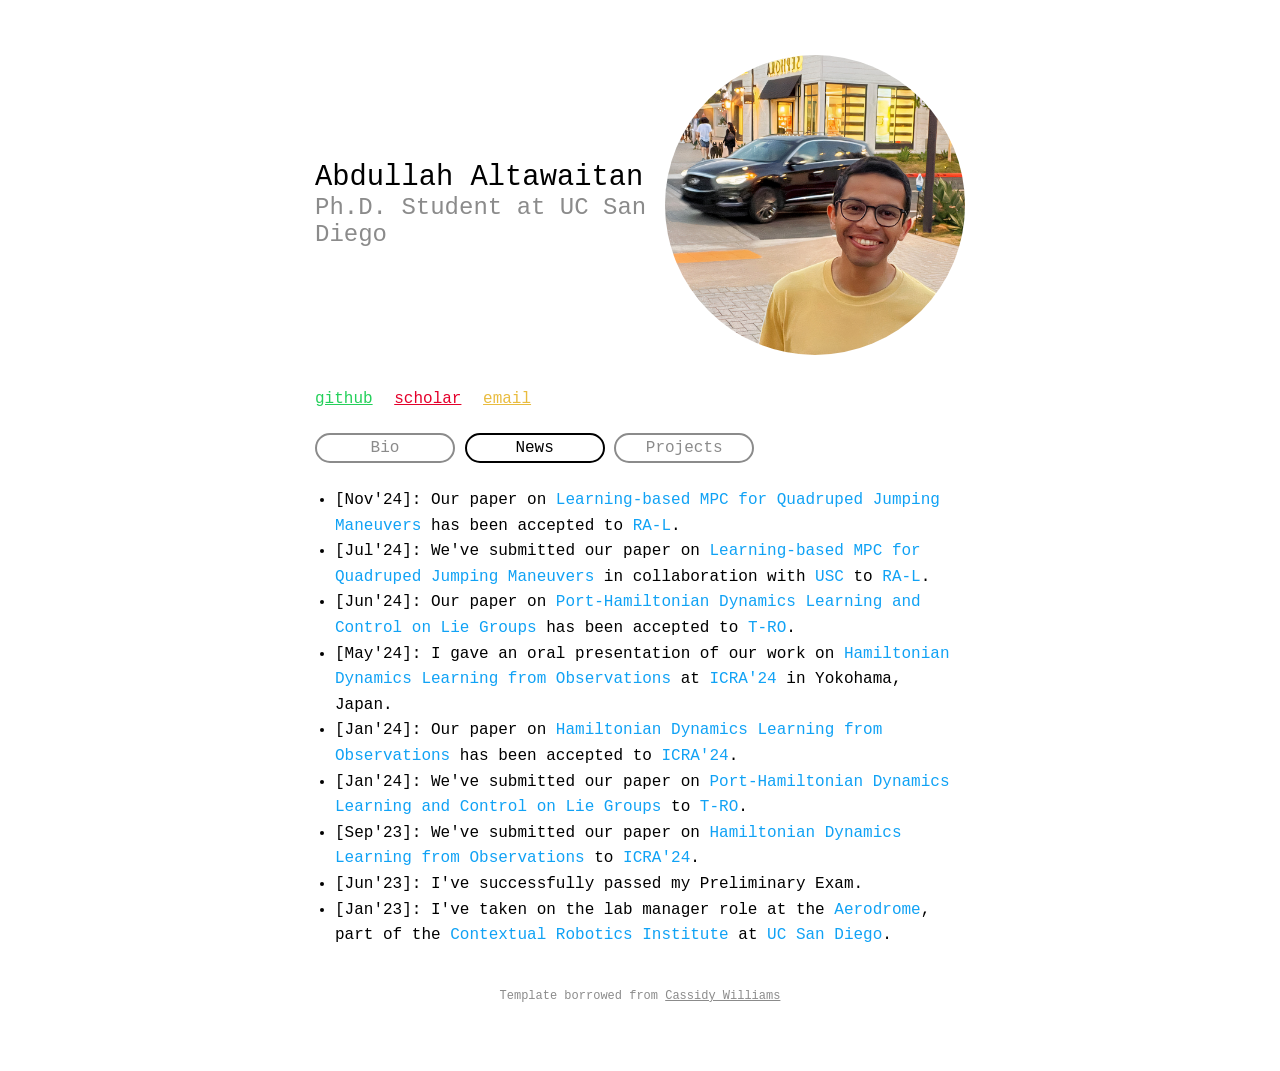
==== docs/index.html @ e1eb3959 "update news" ====
<!DOCTYPE html>
<html lang="en">
<head>
    <meta http-equiv="Content-Type" content="text/html; charset=UTF-8">
    <title>Abdullah Altawaitan</title>
    <meta name="description" content="Abdullah Altawaitan.">

    <!-- Twitter data -->
    <meta name="twitter:card" content="summary">
    <meta name="twitter:title" content="Abdullah Altawaitan">
    <meta name="twitter:description" content="Abdullah Altawaitan, Ph.D. student at UC San Diego.">

    <!-- Open Graph data -->
    <meta property="og:title" content="Abdullah Altawaitan">
    <meta property="og:url" content="https://altwaitan.github.io/">
    <meta property="og:image" content="https://altwaitan.github.io/headshot.png">
    <meta property="og:description" content="Abdullah Altawaitan, Ph.D. student at UC San Diego.">
    <meta property="og:site_name" content="Abdullah Altawaitan">

    <!-- Favicon/theme -->
    <meta name="msapplication-config" content="/img/browserconfig.xml">
    <meta name="theme-color" content="#ffffff">

    <meta name="viewport" content="width=device-width, initial-scale=1, maximum-scale=5">

    <link href="assets" rel="stylesheet">
    <link rel="stylesheet" href="assets/layout.css">
</head>

<body>
    <div class="container">
        <div class="header-section">
            <div class="header-frame">
                <h1>Abdullah Altawaitan</h1>
                <h2>Ph.D. Student at UC San Diego</h2>
            </div>
            <div class="img-frame">
                <img id="propic" src="./assets/face.png" alt="">
            </div>
        </div>
        <div class="links">
            <a href="https://github.com/altwaitan" style="color: #24d05a;">github</a>
            <a href="https://scholar.google.com/citations?user=aXOeE9gAAAAJ&hl=en&oi=ao" style="color: #e4002b;">scholar</a>
            <a href="mailto:aaltawaitan@ucsd.edu" style="color: #e9bc3f;">email</a>
        </div>
		
        <div class="bio-switcher">
            <div class="toggler">
                <button id="short">Bio</button>
                <button id="news" class="show">News</button>
                <button id="projects">Projects</button>
                <!-- <button id="publications">Publications</button> -->
            </div>
            <div class="bio short">
                I'm currently a Ph.D. student in the
                <a href="https://www.ece.ucsd.edu/" style="color: #10A2F5; text-decoration: none;">Department of Electrical and Computer Engineering</a>
                at <a href="https://ucsd.edu/" style="color: #10A2F5; text-decoration: none;">UC San Diego</a>. 
                I'm working under the guidance of my advisor, Prof. <a href="https://natanaso.github.io/" style="color: #10A2F5; text-decoration: none;">Nikolay Atanasov</a>, at the <a href="http://erl.ucsd.edu/" style="color: #10A2F5; text-decoration: none;">Existential Robotics Laboratory</a>. 
                Before embarking on my Ph.D. journey, I worked at <a href="https://www.honeywell.com/" style="color: #10A2F5; text-decoration: none;">Honeywell</a> as a project engineer. I received my B.S. and M.S. degrees in Electrical Engineering from <a href="https://www.asu.edu/" style="color: #10A2F5; text-decoration: none;">Arizona State University</a> in Tempe, Arizona, in 2017 and 2019, respectively.
            </div>
            <div class="bio news show">
                <ul>
                    <li>[Nov'24]: Our paper on <a href="https://arxiv.org/pdf/2407.14749" style="color: #10A2F5; text-decoration: none;">Learning-based MPC for Quadruped Jumping Maneuvers</a> has been accepted to <a href="https://www.ieee-ras.org/publications/ra-l" style="color: #10A2F5; text-decoration: none;">RA-L</a>.</li>
                    <li>[Jul'24]: We've submitted our paper on <a href="https://arxiv.org/pdf/2407.14749" style="color: #10A2F5; text-decoration: none;">Learning-based MPC for Quadruped Jumping Maneuvers</a> in collaboration with <a href="https://sites.usc.edu/quann/" style="color: #10A2F5; text-decoration: none;">USC</a> to <a href="https://www.ieee-ras.org/publications/ra-l" style="color: #10A2F5; text-decoration: none;">RA-L</a>.</li>
                    <li>[Jun'24]: Our paper on <a href="https://thaipduong.github.io/LieGroupHamDL/" style="color: #10A2F5; text-decoration: none;">Port-Hamiltonian Dynamics Learning and Control on Lie Groups</a> has been accepted to <a href="https://www.ieee-ras.org/publications/t-ro" style="color: #10A2F5; text-decoration: none;">T-RO</a>.</li>
                    <li>[May'24]: I gave an oral presentation of our work on <a href="https://altwaitan.github.io/DLFO/" style="color: #10A2F5; text-decoration: none;">Hamiltonian Dynamics Learning from Observations</a> at <a href="https://2024.ieee-icra.org" style="color: #10A2F5; text-decoration: none;">ICRA'24</a> in Yokohama, Japan.</li>
                    <li>[Jan'24]: Our paper on <a href="https://altwaitan.github.io/DLFO/" style="color: #10A2F5; text-decoration: none;">Hamiltonian Dynamics Learning from Observations</a> has been accepted to <a href="https://2024.ieee-icra.org" style="color: #10A2F5; text-decoration: none;">ICRA'24</a>.</li>
                    <li>[Jan'24]: We've submitted our paper on <a href="https://thaipduong.github.io/LieGroupHamDL/" style="color: #10A2F5; text-decoration: none;">Port-Hamiltonian Dynamics Learning and Control on Lie Groups</a> to <a href="https://www.ieee-ras.org/publications/t-ro" style="color: #10A2F5; text-decoration: none;">T-RO</a>.</li>
                    <li>[Sep'23]: We've submitted our paper on <a href="https://altwaitan.github.io/DLFO/" style="color: #10A2F5; text-decoration: none;">Hamiltonian Dynamics Learning from Observations</a> to <a href="https://2024.ieee-icra.org" style="color: #10A2F5; text-decoration: none;">ICRA'24</a>.</li>
					<li>[Jun'23]: I've successfully passed my Preliminary Exam.</li>
					<li>[Jan'23]: I've taken on the lab manager role at the <a href="https://ucsd-aerodrome.github.io/" style="color: #10A2F5; text-decoration: none;">Aerodrome</a>, part of the <a href="https://contextualrobotics.ucsd.edu/" style="color: #10A2F5; text-decoration: none;">Contextual Robotics Institute</a> at <a href="https://ucsd.edu/" style="color: #10A2F5; text-decoration: none;">UC San Diego</a>.</li>
				</ul>
            </div>
            <div class="bio projects">
                <div class="project">
					<div class="project-img">
						<img src="./figures/MPC4Legged.png" alt="Project Image">
					</div>
					<div class="project-details">
						<h3><a href="https://arxiv.org/pdf/2407.14749" style="color: #000;">Variable-Frequency Model Learning and Predictive Control for Jumping Maneuvers on Legged Robots</a></h3>
						<p><a href="https://nguyenvchuong.github.io/" style="color: #10A2F5; text-decoration: none;">Chuong Nguyen</a>, <strong>Abdullah Altawaitan</strong>, <a href="https://thaipduong.github.io/" style="color: #10A2F5; text-decoration: none;">Thai Duong</a>, <a href="https://natanaso.github.io/" style="color: #10A2F5; text-decoration: none;">Nikolay Atanasov</a>, <a href="https://sites.usc.edu/quann/" style="color: #10A2F5; text-decoration: none;">Quan Nguyen</a></p>
						<p><i>Accepted to IEEE Robotics and Automation Letters (RA-L), 2024.</i></p>
						<p><a href="https://arxiv.org/pdf/2407.14749" style="color: #10A2F5;">arXiv</a> / <a href="https://youtu.be/qaXPPGrvVr4" style="color: #10A2F5;">Video</a></p>
					</div>
				</div>
                <div class="project">
					<div class="project-img">
						<img src="./figures/LieGroup.png" alt="Project Image">
					</div>
					<div class="project-details">
						<h3><a href="https://thaipduong.github.io/LieGroupHamDL/" style="color: #000;">Port-Hamiltonian Neural ODE Networks on Lie Groups For Robot Dynamics Learning and Control</a></h3>
						<p><a href="https://thaipduong.github.io/" style="color: #10A2F5; text-decoration: none;">Thai Duong</a>, <strong>Abdullah Altawaitan</strong>, Jason Stanley, <a href="https://natanaso.github.io/" style="color: #10A2F5; text-decoration: none;">Nikolay Atanasov</a></p>
						<p><i>Accepted to IEEE Transactions on Robotics (T-RO), 2024.</i></p>
						<p><a href="https://thaipduong.github.io/LieGroupHamDL/" style="color: #10A2F5;">website</a> / <a href="https://arxiv.org/pdf/2401.09520.pdf" style="color: #10A2F5;">arXiv</a> / <a href="https://youtu.be/p_5nGipiVlw" style="color: #10A2F5;">Video</a></p>
					</div>
				</div>
                <div class="project">
					<div class="project-img">
						<img src="./figures/DLFO.png" alt="Project Image">
					</div>
					<div class="project-details">
						<h3><a href="https://altwaitan.github.io/DLFO/" style="color: #000;">Hamiltonian Dynamics Learning from Point Cloud Observations for Nonholonomic Mobile Robot Control</a></h3>
						<p><strong>Abdullah Altawaitan</strong>, Jason Stanley, Sambaran Ghosal, <a href="https://thaipduong.github.io/" style="color: #10A2F5; text-decoration: none;">Thai Duong</a>, <a href="https://natanaso.github.io/" style="color: #10A2F5; text-decoration: none;">Nikolay Atanasov</a></p>
						<p><i>Accepted to IEEE International Conference on Robotics and Automation (ICRA), 2024.</i></p>
						<p><a href="https://altwaitan.github.io/DLFO/" style="color: #10A2F5;">website</a> / <a href="https://arxiv.org/pdf/2309.09163.pdf" style="color: #10A2F5;">arXiv</a> / <a href="https://youtu.be/CWv_3Zam64o" style="color: #10A2F5;">Video</a></p>
					</div>
				</div>
            </div>
            <!-- <div class="bio publications">
                Nothing yet!
            </div> -->
        </div>
        <p class="template-credit">Template borrowed from <a href="https://cassidoo.co/">Cassidy Williams</a></p>
    </div>
    <script src="assets/script.js"></script>
</body>
</html>
---- docs/assets/layout.css ----
:root {
	--white: #fff;
	--black: #000;
	--gray: #8b8b8b;
	--highlight: #e5ffc3;
	--red: #e4002b;
	--green: #24d05a;
	--blue: #10a2f5;
	--yellow: #e9bc3f;
}

html,
body {
	width: 100%;
	margin: 0;
	padding: 0;
}

body,
button {
	background: var(--white);
	color: var(--black);
	font-family: "Roboto Mono", monospace;
}

::selection {
	background-color: var(--highlight);
	color: var(--black);
}

body.dark-mode,
body.dark-mode button,
body.dark-mode .go-home,
button.dark-mode,
button.dark-mode button {
	background: var(--black);
	color: var(--white);
}

button {
	width: 140px;
	height: 30px;
	border: 2px solid var(--gray);
	border-radius: 15px;
	box-sizing: border-box;
	color: var(--gray);
	font-size: 1rem;
	overflow: auto;
	transition: 0.4s ease all;
}
button:hover {
	background: rgba(150, 151, 156, 0.1);
	cursor: pointer;
}

.container {
	margin: 50px auto;
	padding: 5px;
	max-width: 650px;
}
@media (max-width: 600px) {
	.container {
		padding: 20px;
	}
}

.header-section {
	display: flex;
	align-items: center;
	justify-content: center;
	flex-wrap: wrap;
}

.header-frame {
	max-width: 350px;
}

.go-home {
	position: fixed;
	top: 5px;
	left: 20px;
	padding: 5px 5px 5px 0;
	background: var(--white);
	box-sizing: border-box;
}

.dark-mode-toggler {
	position: fixed;
	top: 5px;
	right: 20px;
}
.dark-mode-toggler label {
	position: relative;
}
.dark-mode-toggler input[type="checkbox"] {
	display: none;
}
.dark-mode-toggler input[type="checkbox"] + label::before {
	content: "";
	display: block;
	height: 26px;
	width: 60px;
	background: var(--white);
	border: 2px solid var(--gray);
	border-radius: 15px;
	position: absolute;
	top: 0px;
	left: -65px;
}
.dark-mode-toggler input[type="checkbox"] + label::after {
	content: "";
	display: block;
	height: 20px;
	width: 20px;
	background: var(--gray);
	border: 2px solid var(--white);
	border-radius: 50%;
	position: absolute;
	top: 3px;
	left: -62px;
	transition: all 0.4s ease-in;
}
.dark-mode-toggler input[type="checkbox"]:checked + label::before {
	background: var(--black);
	border: 2px solid var(--white);
}
.dark-mode-toggler input[type="checkbox"]:checked + label::after {
	left: -28px;
	background: var(--black);
	border: 2px solid var(--white);
	transition: all 0.4s ease-in;
}

h1 {
	font-weight: 400;
	margin: 0;
    font-size: 1.8rem;
}

h2 {
	color: var(--gray);
	font-weight: 300;
	margin: 0 0 0.5em 0;
}

a {
	color: var(--gray);
}
a:hover {
	font-weight: bold;
}

table {
	margin: 20px auto;
	border-collapse: collapse;
}

thead tr {
	border-bottom: 3px solid var(--black);
}

tbody tr:not(:last-child) {
	border-bottom: 2px solid var(--gray);
}

tr td:nth-child(1) {
	padding: 20px;
	padding-left: 0;
	font-weight: bold;
}

tr td:nth-child(2) {
	text-align: right;
}

br {
	display: block;
	content: "";
	margin-bottom: 15px;
}

.img-frame {
	position: relative;
	width: 300px;
	height: 300px;
	margin: 0 0 10px 0;
	border-radius: 50%;
	overflow: hidden;
}
.img-frame img {
	position: absolute;
	top: 50%;
	left: 50%;
	-webkit-transform: translate(-50%, -50%);
	transform: translate(-50%, -50%);
	height: 100%;
}

.links {
	margin: 25px 0;
}
.links a:not(:last-child) {
	padding: 0 12px 0 0;
}

.newsletter-blurb {
	margin: 30px 0;
	line-height: 1.6;
}

.newsletter-blurb span {
	color: var(--black);
}

.newsletter-blurb span.green {
	color: var(--green);
}

.newsletter-blurb span.blue {
	color: var(--blue);
}

.newsletter-blurb span.yellow {
	color: var(--yellow);
}

.newsletter-blurb .issue-links {
	text-align: center;
}

.sneaky-sponsor {
	color: var(--gray);
}

@media (max-width: 600px) {
	.links {
		text-align: center;
	}
}

.toggler {
	margin: 25px 0;
}
.toggler .show {
	border-color: var(--black);
	color: var(--black);
}
@media (max-width: 600px) {
	.toggler {
		text-align: center;
	}
	.toggler button {
		margin: 5px;
	}
}

.bio {
	display: none;
	line-height: 1.6;
}
.bio.show {
	display: block;
}

.bio.news ul {
    margin: 0;
    padding-left: 20px;  /* Adjust as per your design needs */
}

.template-credit {
    margin-left: auto;
    margin-right: auto;
    width: fit-content;
    font-size: 12px;
    z-index: 1000;
    color: var(--gray);
	margin-top: 40px;
    text-align: center;
}

.template-credit a {
    color: var(--gray);
    text-decoration: underline;
}

.template-credit a:hover {
    color: var(--black);
    font-weight: bold;
}


.bio.projects {
    padding: 10px 0;
}

.project {
    display: flex;
    align-items: start; 
    margin-bottom: 20px; 
    font-size: 0.8em;  /* Adjust this value to make the text larger or smaller */
}

.project-img img {
    width: 200px;
    height: 200px;
    margin-right: 20px;
}

.project-details h3 {
    margin-top: 0; 
    font-size: 1.2em; /* Adjust the size for the title, if desired */
}

.project-details p {
    margin: 5px 0; 
}
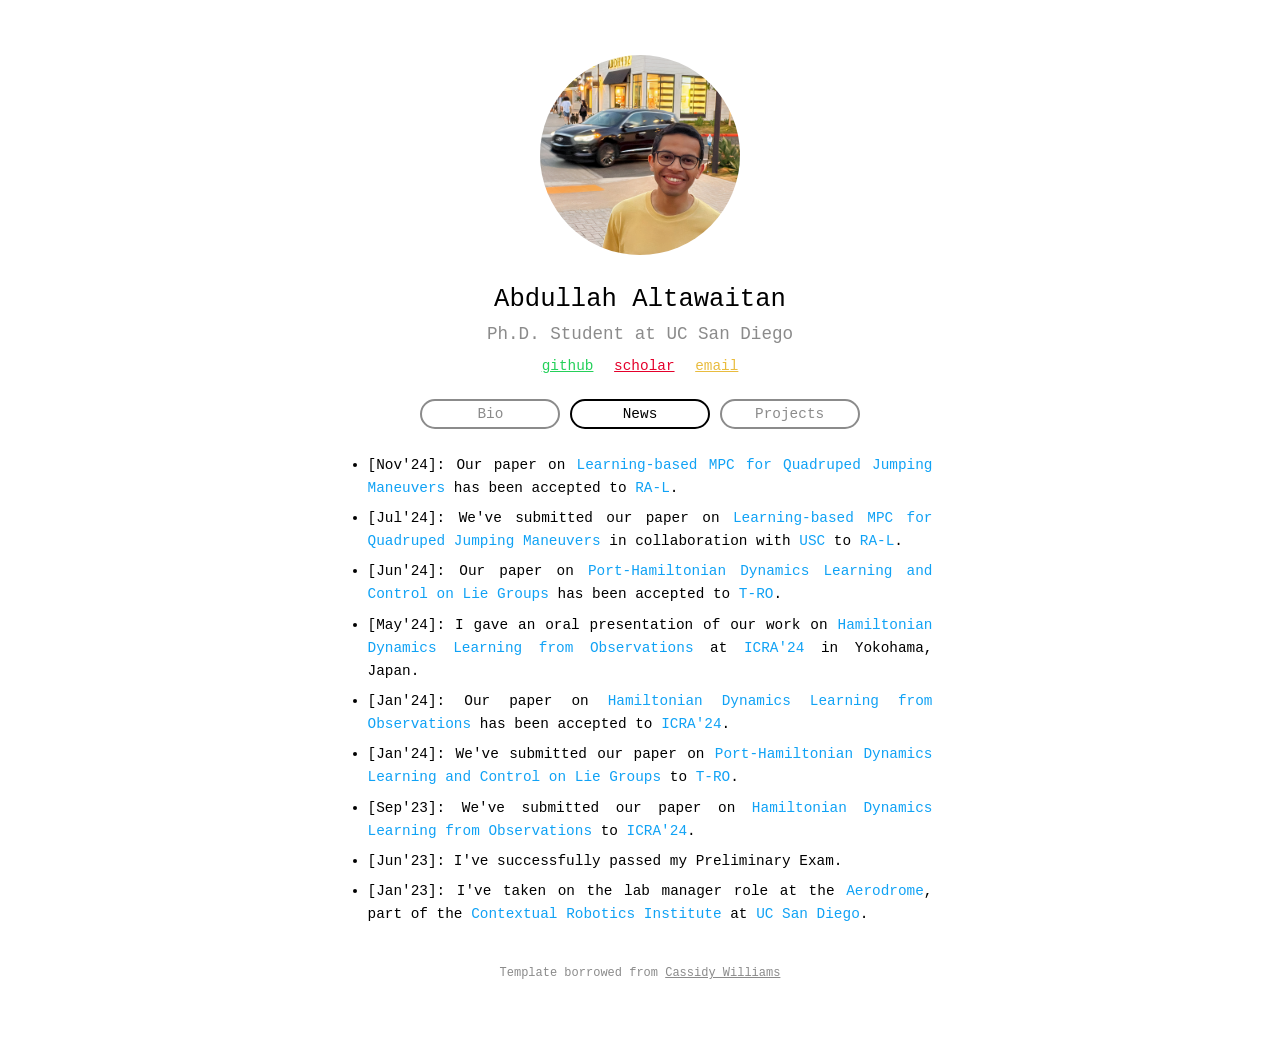
==== commit 0d605a3e: "style updates" ====
--- a/docs/index.html
+++ b/docs/index.html
@@ -30,12 +30,12 @@
 <body>
     <div class="container">
         <div class="header-section">
+            <div class="img-frame">
+                <img id="propic" src="./assets/face.png" alt="">
+            </div>
             <div class="header-frame">
                 <h1>Abdullah Altawaitan</h1>
-                <h2>Ph.D. Student at UC San Diego</h2>
-            </div>
-            <div class="img-frame">
-                <img id="propic" src="./assets/face.png" alt="">
+                <h2 style="color: var(--gray);">Ph.D. Student at UC San Diego</h2>
             </div>
         </div>
         <div class="links">
@@ -52,57 +52,57 @@
                 <!-- <button id="publications">Publications</button> -->
             </div>
             <div class="bio short">
-                I'm currently a Ph.D. student in the
+                <h3>I'm currently a Ph.D. student in the
                 <a href="https://www.ece.ucsd.edu/" style="color: #10A2F5; text-decoration: none;">Department of Electrical and Computer Engineering</a>
                 at <a href="https://ucsd.edu/" style="color: #10A2F5; text-decoration: none;">UC San Diego</a>. 
                 I'm working under the guidance of my advisor, Prof. <a href="https://natanaso.github.io/" style="color: #10A2F5; text-decoration: none;">Nikolay Atanasov</a>, at the <a href="http://erl.ucsd.edu/" style="color: #10A2F5; text-decoration: none;">Existential Robotics Laboratory</a>. 
-                Before embarking on my Ph.D. journey, I worked at <a href="https://www.honeywell.com/" style="color: #10A2F5; text-decoration: none;">Honeywell</a> as a project engineer. I received my B.S. and M.S. degrees in Electrical Engineering from <a href="https://www.asu.edu/" style="color: #10A2F5; text-decoration: none;">Arizona State University</a> in Tempe, Arizona, in 2017 and 2019, respectively.
+                Before embarking on my Ph.D. journey, I worked at <a href="https://www.honeywell.com/" style="color: #10A2F5; text-decoration: none;">Honeywell</a> as a project engineer. I received my B.S. and M.S. degrees in Electrical Engineering from <a href="https://www.asu.edu/" style="color: #10A2F5; text-decoration: none;">Arizona State University</a> in Tempe, Arizona, in 2017 and 2019, respectively.</h3>
             </div>
             <div class="bio news show">
                 <ul>
-                    <li>[Nov'24]: Our paper on <a href="https://arxiv.org/pdf/2407.14749" style="color: #10A2F5; text-decoration: none;">Learning-based MPC for Quadruped Jumping Maneuvers</a> has been accepted to <a href="https://www.ieee-ras.org/publications/ra-l" style="color: #10A2F5; text-decoration: none;">RA-L</a>.</li>
-                    <li>[Jul'24]: We've submitted our paper on <a href="https://arxiv.org/pdf/2407.14749" style="color: #10A2F5; text-decoration: none;">Learning-based MPC for Quadruped Jumping Maneuvers</a> in collaboration with <a href="https://sites.usc.edu/quann/" style="color: #10A2F5; text-decoration: none;">USC</a> to <a href="https://www.ieee-ras.org/publications/ra-l" style="color: #10A2F5; text-decoration: none;">RA-L</a>.</li>
-                    <li>[Jun'24]: Our paper on <a href="https://thaipduong.github.io/LieGroupHamDL/" style="color: #10A2F5; text-decoration: none;">Port-Hamiltonian Dynamics Learning and Control on Lie Groups</a> has been accepted to <a href="https://www.ieee-ras.org/publications/t-ro" style="color: #10A2F5; text-decoration: none;">T-RO</a>.</li>
-                    <li>[May'24]: I gave an oral presentation of our work on <a href="https://altwaitan.github.io/DLFO/" style="color: #10A2F5; text-decoration: none;">Hamiltonian Dynamics Learning from Observations</a> at <a href="https://2024.ieee-icra.org" style="color: #10A2F5; text-decoration: none;">ICRA'24</a> in Yokohama, Japan.</li>
-                    <li>[Jan'24]: Our paper on <a href="https://altwaitan.github.io/DLFO/" style="color: #10A2F5; text-decoration: none;">Hamiltonian Dynamics Learning from Observations</a> has been accepted to <a href="https://2024.ieee-icra.org" style="color: #10A2F5; text-decoration: none;">ICRA'24</a>.</li>
-                    <li>[Jan'24]: We've submitted our paper on <a href="https://thaipduong.github.io/LieGroupHamDL/" style="color: #10A2F5; text-decoration: none;">Port-Hamiltonian Dynamics Learning and Control on Lie Groups</a> to <a href="https://www.ieee-ras.org/publications/t-ro" style="color: #10A2F5; text-decoration: none;">T-RO</a>.</li>
-                    <li>[Sep'23]: We've submitted our paper on <a href="https://altwaitan.github.io/DLFO/" style="color: #10A2F5; text-decoration: none;">Hamiltonian Dynamics Learning from Observations</a> to <a href="https://2024.ieee-icra.org" style="color: #10A2F5; text-decoration: none;">ICRA'24</a>.</li>
-					<li>[Jun'23]: I've successfully passed my Preliminary Exam.</li>
-					<li>[Jan'23]: I've taken on the lab manager role at the <a href="https://ucsd-aerodrome.github.io/" style="color: #10A2F5; text-decoration: none;">Aerodrome</a>, part of the <a href="https://contextualrobotics.ucsd.edu/" style="color: #10A2F5; text-decoration: none;">Contextual Robotics Institute</a> at <a href="https://ucsd.edu/" style="color: #10A2F5; text-decoration: none;">UC San Diego</a>.</li>
+                    <h3><li>[Nov'24]: Our paper on <a href="https://arxiv.org/pdf/2407.14749" style="color: #10A2F5; text-decoration: none;">Learning-based MPC for Quadruped Jumping Maneuvers</a> has been accepted to <a href="https://www.ieee-ras.org/publications/ra-l" style="color: #10A2F5; text-decoration: none;">RA-L</a>.</li></h3>
+                    <h3><li>[Jul'24]: We've submitted our paper on <a href="https://arxiv.org/pdf/2407.14749" style="color: #10A2F5; text-decoration: none;">Learning-based MPC for Quadruped Jumping Maneuvers</a> in collaboration with <a href="https://sites.usc.edu/quann/" style="color: #10A2F5; text-decoration: none;">USC</a> to <a href="https://www.ieee-ras.org/publications/ra-l" style="color: #10A2F5; text-decoration: none;">RA-L</a>.</li></h3>
+                    <h3><li>[Jun'24]: Our paper on <a href="https://thaipduong.github.io/LieGroupHamDL/" style="color: #10A2F5; text-decoration: none;">Port-Hamiltonian Dynamics Learning and Control on Lie Groups</a> has been accepted to <a href="https://www.ieee-ras.org/publications/t-ro" style="color: #10A2F5; text-decoration: none;">T-RO</a>.</li></h3>
+                    <h3><li>[May'24]: I gave an oral presentation of our work on <a href="https://altwaitan.github.io/DLFO/" style="color: #10A2F5; text-decoration: none;">Hamiltonian Dynamics Learning from Observations</a> at <a href="https://2024.ieee-icra.org" style="color: #10A2F5; text-decoration: none;">ICRA'24</a> in Yokohama, Japan.</li></h3>
+                    <h3><li>[Jan'24]: Our paper on <a href="https://altwaitan.github.io/DLFO/" style="color: #10A2F5; text-decoration: none;">Hamiltonian Dynamics Learning from Observations</a> has been accepted to <a href="https://2024.ieee-icra.org" style="color: #10A2F5; text-decoration: none;">ICRA'24</a>.</li></h3>
+                    <h3><li>[Jan'24]: We've submitted our paper on <a href="https://thaipduong.github.io/LieGroupHamDL/" style="color: #10A2F5; text-decoration: none;">Port-Hamiltonian Dynamics Learning and Control on Lie Groups</a> to <a href="https://www.ieee-ras.org/publications/t-ro" style="color: #10A2F5; text-decoration: none;">T-RO</a>.</li></h3>
+                    <h3><li>[Sep'23]: We've submitted our paper on <a href="https://altwaitan.github.io/DLFO/" style="color: #10A2F5; text-decoration: none;">Hamiltonian Dynamics Learning from Observations</a> to <a href="https://2024.ieee-icra.org" style="color: #10A2F5; text-decoration: none;">ICRA'24</a>.</li></h3>
+					<h3><li>[Jun'23]: I've successfully passed my Preliminary Exam.</li></h3>
+					<h3><li>[Jan'23]: I've taken on the lab manager role at the <a href="https://ucsd-aerodrome.github.io/" style="color: #10A2F5; text-decoration: none;">Aerodrome</a>, part of the <a href="https://contextualrobotics.ucsd.edu/" style="color: #10A2F5; text-decoration: none;">Contextual Robotics Institute</a> at <a href="https://ucsd.edu/" style="color: #10A2F5; text-decoration: none;">UC San Diego</a>.</li></h3>
 				</ul>
             </div>
             <div class="bio projects">
                 <div class="project">
 					<div class="project-img">
-						<img src="./figures/MPC4Legged.png" alt="Project Image">
+						<img src="./figures/MPC4Legged.gif" alt="Project Image">
 					</div>
 					<div class="project-details">
-						<h3><a href="https://arxiv.org/pdf/2407.14749" style="color: #000;">Variable-Frequency Model Learning and Predictive Control for Jumping Maneuvers on Legged Robots</a></h3>
-						<p><a href="https://nguyenvchuong.github.io/" style="color: #10A2F5; text-decoration: none;">Chuong Nguyen</a>, <strong>Abdullah Altawaitan</strong>, <a href="https://thaipduong.github.io/" style="color: #10A2F5; text-decoration: none;">Thai Duong</a>, <a href="https://natanaso.github.io/" style="color: #10A2F5; text-decoration: none;">Nikolay Atanasov</a>, <a href="https://sites.usc.edu/quann/" style="color: #10A2F5; text-decoration: none;">Quan Nguyen</a></p>
-						<p><i>Accepted to IEEE Robotics and Automation Letters (RA-L), 2024.</i></p>
-						<p><a href="https://arxiv.org/pdf/2407.14749" style="color: #10A2F5;">arXiv</a> / <a href="https://youtu.be/qaXPPGrvVr4" style="color: #10A2F5;">Video</a></p>
+						<h3><a href="https://arxiv.org/pdf/2407.14749" style="color: #000; text-decoration: none;">Variable-Frequency Model Learning and Predictive Control for Jumping Maneuvers on Legged Robots</a></h3>
+						<h4><a href="https://nguyenvchuong.github.io/" style="color: #10A2F5; text-decoration: none;">Chuong Nguyen</a>, <strong>Abdullah Altawaitan</strong>, <a href="https://thaipduong.github.io/" style="color: #10A2F5; text-decoration: none;">Thai Duong</a>, <a href="https://natanaso.github.io/" style="color: #10A2F5; text-decoration: none;">Nikolay Atanasov</a>, <a href="https://sites.usc.edu/quann/" style="color: #10A2F5; text-decoration: none;">Quan Nguyen</a></h4>
+						<h4><i>IEEE Robotics and Automation Letters (RA-L), 2024.</i></h4>
+						<h4><a href="https://arxiv.org/pdf/2407.14749" style="color: #10A2F5;">arXiv</a> / <a href="https://youtu.be/qaXPPGrvVr4" style="color: #10A2F5;">Video</a></h4>
 					</div>
 				</div>
                 <div class="project">
 					<div class="project-img">
-						<img src="./figures/LieGroup.png" alt="Project Image">
+						<img src="./figures/LieGroup.gif" alt="Project Image">
 					</div>
 					<div class="project-details">
-						<h3><a href="https://thaipduong.github.io/LieGroupHamDL/" style="color: #000;">Port-Hamiltonian Neural ODE Networks on Lie Groups For Robot Dynamics Learning and Control</a></h3>
-						<p><a href="https://thaipduong.github.io/" style="color: #10A2F5; text-decoration: none;">Thai Duong</a>, <strong>Abdullah Altawaitan</strong>, Jason Stanley, <a href="https://natanaso.github.io/" style="color: #10A2F5; text-decoration: none;">Nikolay Atanasov</a></p>
-						<p><i>Accepted to IEEE Transactions on Robotics (T-RO), 2024.</i></p>
-						<p><a href="https://thaipduong.github.io/LieGroupHamDL/" style="color: #10A2F5;">website</a> / <a href="https://arxiv.org/pdf/2401.09520.pdf" style="color: #10A2F5;">arXiv</a> / <a href="https://youtu.be/p_5nGipiVlw" style="color: #10A2F5;">Video</a></p>
+						<h3><a href="https://thaipduong.github.io/LieGroupHamDL/" style="color: #000; text-decoration: none;">Port-Hamiltonian Neural ODE Networks on Lie Groups For Robot Dynamics Learning and Control</a></h3>
+						<h4><a href="https://thaipduong.github.io/" style="color: #10A2F5; text-decoration: none;">Thai Duong</a>, <strong>Abdullah Altawaitan</strong>, Jason Stanley, <a href="https://natanaso.github.io/" style="color: #10A2F5; text-decoration: none;">Nikolay Atanasov</a></h4>
+                        <h4><i>IEEE Transactions on Robotics (T-RO), 2024. <span style="color: var(--red);">Honorable Mention for Best Paper Award</span>.</i></h4>
+						<h4><a href="https://thaipduong.github.io/LieGroupHamDL/" style="color: #10A2F5;">website</a> / <a href="https://arxiv.org/pdf/2401.09520.pdf" style="color: #10A2F5;">arXiv</a> / <a href="https://youtu.be/p_5nGipiVlw" style="color: #10A2F5;">Video</a></h4>
 					</div>
 				</div>
                 <div class="project">
 					<div class="project-img">
-						<img src="./figures/DLFO.png" alt="Project Image">
+						<img src="./figures/DLFO.gif" alt="Project Image">
 					</div>
 					<div class="project-details">
-						<h3><a href="https://altwaitan.github.io/DLFO/" style="color: #000;">Hamiltonian Dynamics Learning from Point Cloud Observations for Nonholonomic Mobile Robot Control</a></h3>
-						<p><strong>Abdullah Altawaitan</strong>, Jason Stanley, Sambaran Ghosal, <a href="https://thaipduong.github.io/" style="color: #10A2F5; text-decoration: none;">Thai Duong</a>, <a href="https://natanaso.github.io/" style="color: #10A2F5; text-decoration: none;">Nikolay Atanasov</a></p>
-						<p><i>Accepted to IEEE International Conference on Robotics and Automation (ICRA), 2024.</i></p>
-						<p><a href="https://altwaitan.github.io/DLFO/" style="color: #10A2F5;">website</a> / <a href="https://arxiv.org/pdf/2309.09163.pdf" style="color: #10A2F5;">arXiv</a> / <a href="https://youtu.be/CWv_3Zam64o" style="color: #10A2F5;">Video</a></p>
+						<h3><a href="https://altwaitan.github.io/DLFO/" style="color: #000; text-decoration: none;">Hamiltonian Dynamics Learning from Point Cloud Observations for Nonholonomic Mobile Robot Control</a></h3>
+						<h4><strong>Abdullah Altawaitan</strong>, Jason Stanley, Sambaran Ghosal, <a href="https://thaipduong.github.io/" style="color: #10A2F5; text-decoration: none;">Thai Duong</a>, <a href="https://natanaso.github.io/" style="color: #10A2F5; text-decoration: none;">Nikolay Atanasov</a></h4>
+						<h4><i>IEEE International Conference on Robotics and Automation (ICRA), 2024.</i></h4>
+						<h4><a href="https://altwaitan.github.io/DLFO/" style="color: #10A2F5;">website</a> / <a href="https://arxiv.org/pdf/2309.09163.pdf" style="color: #10A2F5;">arXiv</a> / <a href="https://youtu.be/CWv_3Zam64o" style="color: #10A2F5;">Video</a></h4>
 					</div>
 				</div>
             </div>
--- a/docs/assets/layout.css
+++ b/docs/assets/layout.css
@@ -7,6 +7,10 @@
 	--green: #24d05a;
 	--blue: #10a2f5;
 	--yellow: #e9bc3f;
+	--h1-size: 1.6rem;
+	--h2-size: 1.1rem;
+	--h3-size: 0.9rem;
+	--h4-size: 0.75rem;
 }
 
 html,
@@ -44,7 +48,7 @@
 	border-radius: 15px;
 	box-sizing: border-box;
 	color: var(--gray);
-	font-size: 1rem;
+	font-size: var(--h3-size);
 	overflow: auto;
 	transition: 0.4s ease all;
 }
@@ -66,6 +70,7 @@
 
 .header-section {
 	display: flex;
+	flex-direction: column;
 	align-items: center;
 	justify-content: center;
 	flex-wrap: wrap;
@@ -73,6 +78,8 @@
 
 .header-frame {
 	max-width: 350px;
+	text-align: center;
+	margin-top: 20px;
 }
 
 .go-home {
@@ -132,15 +139,27 @@
 }
 
 h1 {
-	font-weight: 400;
-	margin: 0;
-    font-size: 1.8rem;
+    font-weight: 400;
+    margin: 0 0 10px 0;
+    font-size: var(--h1-size);
 }
 
 h2 {
-	color: var(--gray);
-	font-weight: 300;
-	margin: 0 0 0.5em 0;
+    font-weight: 300;
+    margin: 0 0 0.5em 0;
+	font-size: var(--h2-size);
+}
+
+h3 {
+    font-weight: 400;
+    margin: 0.5em 0;
+	font-size: var(--h3-size);
+}
+
+h4 {
+    font-weight: 400;
+    margin: 0.5em 0;
+	font-size: var(--h4-size);
 }
 
 a {
@@ -181,8 +200,8 @@
 
 .img-frame {
 	position: relative;
-	width: 300px;
-	height: 300px;
+	width: 200px;
+	height: 200px;
 	margin: 0 0 10px 0;
 	border-radius: 50%;
 	overflow: hidden;
@@ -197,7 +216,9 @@
 }
 
 .links {
-	margin: 25px 0;
+	margin: 5px 0;
+	text-align: center;
+	font-size: var(--h3-size);
 }
 .links a:not(:last-child) {
 	padding: 0 12px 0 0;
@@ -240,6 +261,7 @@
 
 .toggler {
 	margin: 25px 0;
+	text-align: center;
 }
 .toggler .show {
 	border-color: var(--black);
@@ -260,6 +282,24 @@
 }
 .bio.show {
 	display: block;
+}
+
+.bio.short {
+	max-width: 90%; 
+	margin: 0 auto;
+	text-align: justify;
+	text-justify: inter-word;
+}
+.bio.news {
+	max-width: 90%;  
+	margin: 0 auto;
+	text-align: justify;
+	text-justify: inter-word;
+}
+
+.bio.projects {
+	max-width: 90%;  
+	margin: 0 auto;
 }
 
 .bio.news ul {
@@ -288,7 +328,6 @@
     font-weight: bold;
 }
 
-
 .bio.projects {
     padding: 10px 0;
 }
@@ -297,24 +336,41 @@
     display: flex;
     align-items: start; 
     margin-bottom: 20px; 
-    font-size: 0.8em;  /* Adjust this value to make the text larger or smaller */
+    padding: 1.0rem;
+    border-radius: 15px;
+    background: #FCFCFC;
+	border: 1px solid var(--gray);
+}
+
+.project-img {
+    margin-right: 20px;
 }
 
 .project-img img {
     width: 200px;
     height: 200px;
-    margin-right: 20px;
 }
 
 .project-details h3 {
     margin-top: 0; 
-    font-size: 1.2em; /* Adjust the size for the title, if desired */
 }
 
 .project-details p {
-    margin: 5px 0; 
-}
-
-
-
-
+    margin: 1px 0;
+}
+
+@media (max-width: 600px) {
+    .project {
+        flex-direction: column;
+        gap: 1rem;
+        padding: 1.5rem;
+    }
+
+    .project-img {
+        flex: 0 0 auto;
+    }
+}
+
+
+
+
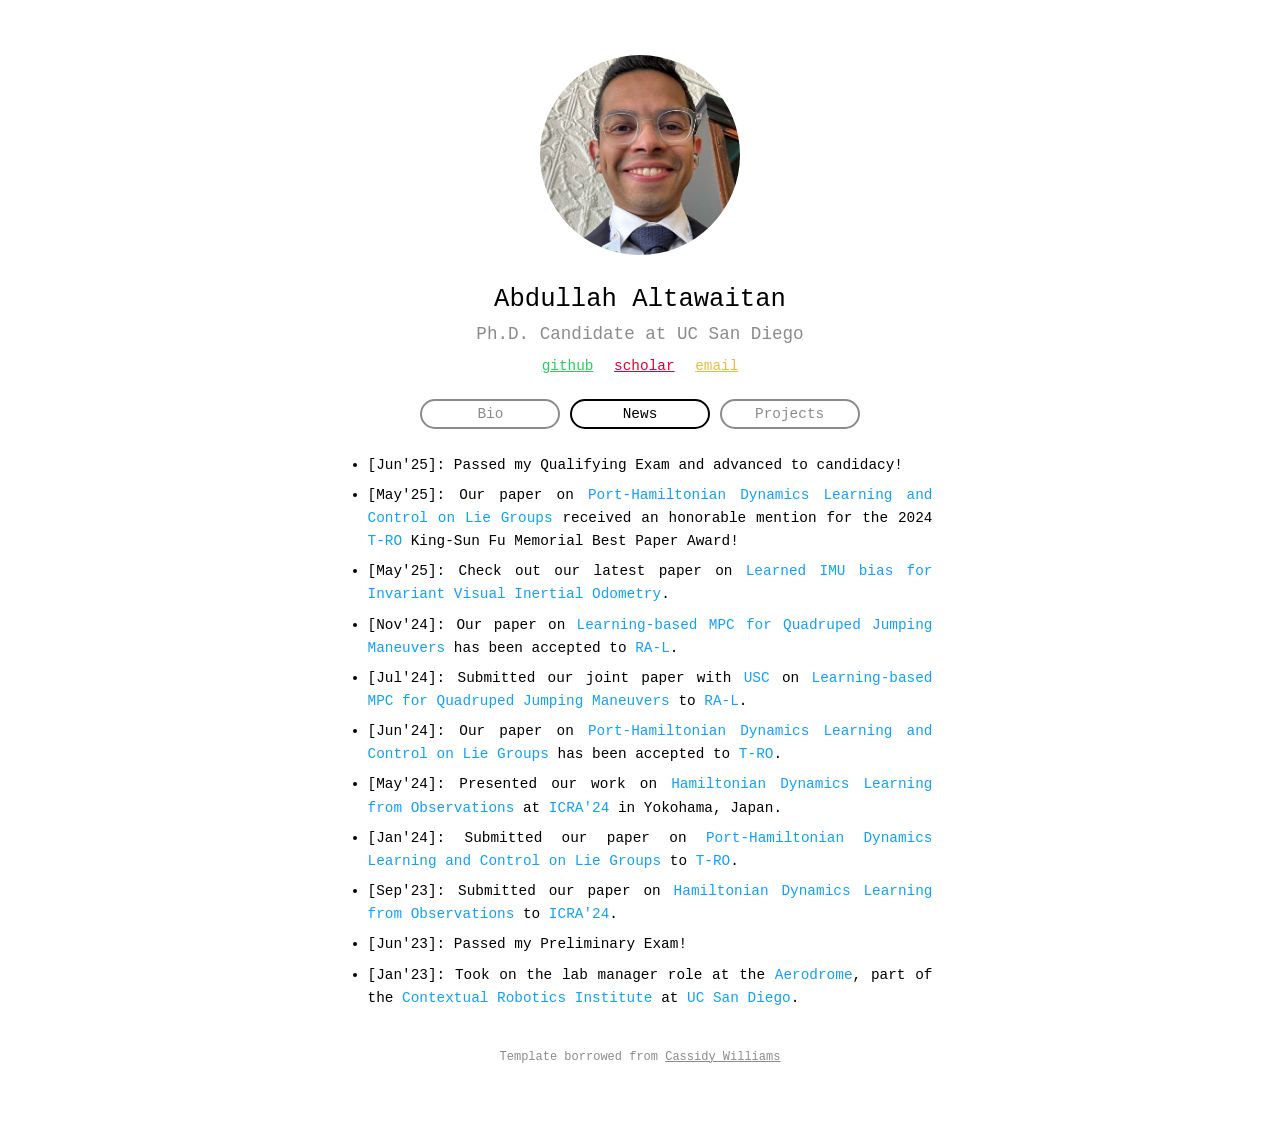
==== commit 37d9094c: "updating news" ====
--- a/docs/index.html
+++ b/docs/index.html
@@ -8,13 +8,13 @@
     <!-- Twitter data -->
     <meta name="twitter:card" content="summary">
     <meta name="twitter:title" content="Abdullah Altawaitan">
-    <meta name="twitter:description" content="Abdullah Altawaitan, Ph.D. student at UC San Diego.">
+    <meta name="twitter:description" content="Abdullah Altawaitan, Ph.D. candidate at UC San Diego.">
 
     <!-- Open Graph data -->
     <meta property="og:title" content="Abdullah Altawaitan">
     <meta property="og:url" content="https://altwaitan.github.io/">
     <meta property="og:image" content="https://altwaitan.github.io/headshot.png">
-    <meta property="og:description" content="Abdullah Altawaitan, Ph.D. student at UC San Diego.">
+    <meta property="og:description" content="Abdullah Altawaitan, Ph.D. candidate at UC San Diego.">
     <meta property="og:site_name" content="Abdullah Altawaitan">
 
     <!-- Favicon/theme -->
@@ -35,7 +35,7 @@
             </div>
             <div class="header-frame">
                 <h1>Abdullah Altawaitan</h1>
-                <h2 style="color: var(--gray);">Ph.D. Student at UC San Diego</h2>
+                <h2 style="color: var(--gray);">Ph.D. Candidate at UC San Diego</h2>
             </div>
         </div>
         <div class="links">
@@ -52,7 +52,7 @@
                 <!-- <button id="publications">Publications</button> -->
             </div>
             <div class="bio short">
-                <h3>I'm currently a Ph.D. student in the
+                <h3>I'm currently a Ph.D. candidate in the
                 <a href="https://www.ece.ucsd.edu/" style="color: #10A2F5; text-decoration: none;">Department of Electrical and Computer Engineering</a>
                 at <a href="https://ucsd.edu/" style="color: #10A2F5; text-decoration: none;">UC San Diego</a>. 
                 I'm working under the guidance of my advisor, Prof. <a href="https://natanaso.github.io/" style="color: #10A2F5; text-decoration: none;">Nikolay Atanasov</a>, at the <a href="http://erl.ucsd.edu/" style="color: #10A2F5; text-decoration: none;">Existential Robotics Laboratory</a>. 
@@ -60,18 +60,31 @@
             </div>
             <div class="bio news show">
                 <ul>
+                    <h3><li>[Jun'25]: Passed my Qualifying Exam and advanced to candidacy!</li></h3>
+                    <h3><li>[May'25]: Our paper on <a href="https://thaipduong.github.io/LieGroupHamDL/" style="color: #10A2F5; text-decoration: none;">Port-Hamiltonian Dynamics Learning and Control on Lie Groups</a> received an honorable mention for the 2024 <a href="https://www.ieee-ras.org/publications/t-ro" style="color: #10A2F5; text-decoration: none;">T-RO</a> King-Sun Fu Memorial Best Paper Award!</li></h3>
+                    <h3><li>[May'25]: Check out our latest paper on <a href="https://arxiv.org/abs/2505.06748" style="color: #10A2F5; text-decoration: none;">Learned IMU bias for Invariant Visual Inertial Odometry</a>.</li></h3>
                     <h3><li>[Nov'24]: Our paper on <a href="https://arxiv.org/pdf/2407.14749" style="color: #10A2F5; text-decoration: none;">Learning-based MPC for Quadruped Jumping Maneuvers</a> has been accepted to <a href="https://www.ieee-ras.org/publications/ra-l" style="color: #10A2F5; text-decoration: none;">RA-L</a>.</li></h3>
-                    <h3><li>[Jul'24]: We've submitted our paper on <a href="https://arxiv.org/pdf/2407.14749" style="color: #10A2F5; text-decoration: none;">Learning-based MPC for Quadruped Jumping Maneuvers</a> in collaboration with <a href="https://sites.usc.edu/quann/" style="color: #10A2F5; text-decoration: none;">USC</a> to <a href="https://www.ieee-ras.org/publications/ra-l" style="color: #10A2F5; text-decoration: none;">RA-L</a>.</li></h3>
+                    <h3><li>[Jul'24]: Submitted our joint paper with <a href="https://sites.usc.edu/quann/" style="color: #10A2F5; text-decoration: none;">USC</a> on <a href="https://arxiv.org/pdf/2407.14749" style="color: #10A2F5; text-decoration: none;">Learning-based MPC for Quadruped Jumping Maneuvers</a> to <a href="https://www.ieee-ras.org/publications/ra-l" style="color: #10A2F5; text-decoration: none;">RA-L</a>.</li></h3>
                     <h3><li>[Jun'24]: Our paper on <a href="https://thaipduong.github.io/LieGroupHamDL/" style="color: #10A2F5; text-decoration: none;">Port-Hamiltonian Dynamics Learning and Control on Lie Groups</a> has been accepted to <a href="https://www.ieee-ras.org/publications/t-ro" style="color: #10A2F5; text-decoration: none;">T-RO</a>.</li></h3>
-                    <h3><li>[May'24]: I gave an oral presentation of our work on <a href="https://altwaitan.github.io/DLFO/" style="color: #10A2F5; text-decoration: none;">Hamiltonian Dynamics Learning from Observations</a> at <a href="https://2024.ieee-icra.org" style="color: #10A2F5; text-decoration: none;">ICRA'24</a> in Yokohama, Japan.</li></h3>
-                    <h3><li>[Jan'24]: Our paper on <a href="https://altwaitan.github.io/DLFO/" style="color: #10A2F5; text-decoration: none;">Hamiltonian Dynamics Learning from Observations</a> has been accepted to <a href="https://2024.ieee-icra.org" style="color: #10A2F5; text-decoration: none;">ICRA'24</a>.</li></h3>
-                    <h3><li>[Jan'24]: We've submitted our paper on <a href="https://thaipduong.github.io/LieGroupHamDL/" style="color: #10A2F5; text-decoration: none;">Port-Hamiltonian Dynamics Learning and Control on Lie Groups</a> to <a href="https://www.ieee-ras.org/publications/t-ro" style="color: #10A2F5; text-decoration: none;">T-RO</a>.</li></h3>
-                    <h3><li>[Sep'23]: We've submitted our paper on <a href="https://altwaitan.github.io/DLFO/" style="color: #10A2F5; text-decoration: none;">Hamiltonian Dynamics Learning from Observations</a> to <a href="https://2024.ieee-icra.org" style="color: #10A2F5; text-decoration: none;">ICRA'24</a>.</li></h3>
-					<h3><li>[Jun'23]: I've successfully passed my Preliminary Exam.</li></h3>
-					<h3><li>[Jan'23]: I've taken on the lab manager role at the <a href="https://ucsd-aerodrome.github.io/" style="color: #10A2F5; text-decoration: none;">Aerodrome</a>, part of the <a href="https://contextualrobotics.ucsd.edu/" style="color: #10A2F5; text-decoration: none;">Contextual Robotics Institute</a> at <a href="https://ucsd.edu/" style="color: #10A2F5; text-decoration: none;">UC San Diego</a>.</li></h3>
+                    <h3><li>[May'24]: Presented our work on <a href="https://altwaitan.github.io/DLFO/" style="color: #10A2F5; text-decoration: none;">Hamiltonian Dynamics Learning from Observations</a> at <a href="https://2024.ieee-icra.org" style="color: #10A2F5; text-decoration: none;">ICRA'24</a> in Yokohama, Japan.</li></h3>
+                    <h3><li>[Jan'24]: Submitted our paper on <a href="https://thaipduong.github.io/LieGroupHamDL/" style="color: #10A2F5; text-decoration: none;">Port-Hamiltonian Dynamics Learning and Control on Lie Groups</a> to <a href="https://www.ieee-ras.org/publications/t-ro" style="color: #10A2F5; text-decoration: none;">T-RO</a>.</li></h3>
+                    <h3><li>[Sep'23]: Submitted our paper on <a href="https://altwaitan.github.io/DLFO/" style="color: #10A2F5; text-decoration: none;">Hamiltonian Dynamics Learning from Observations</a> to <a href="https://2024.ieee-icra.org" style="color: #10A2F5; text-decoration: none;">ICRA'24</a>.</li></h3>
+                    <h3><li>[Jun'23]: Passed my Preliminary Exam!</li></h3>
+                    <h3><li>[Jan'23]: Took on the lab manager role at the <a href="https://ucsd-aerodrome.github.io/" style="color: #10A2F5; text-decoration: none;">Aerodrome</a>, part of the <a href="https://contextualrobotics.ucsd.edu/" style="color: #10A2F5; text-decoration: none;">Contextual Robotics Institute</a> at <a href="https://ucsd.edu/" style="color: #10A2F5; text-decoration: none;">UC San Diego</a>.</li></h3>
 				</ul>
             </div>
             <div class="bio projects">
+                <div class="project">
+					<div class="project-img">
+						<img src="./figures/learnedBias.gif" alt="Project Image">
+					</div>
+					<div class="project-details">
+						<h3><a href="https://arxiv.org/abs/2505.06748" style="color: #000; text-decoration: none;">Learned IMU Bias Prediction for Invariant Visual Inertial Odometry</a></h3>
+						<h4><strong>Abdullah Altawaitan</strong>, Jason Stanley, Sambaran Ghosal, <a href="https://thaipduong.github.io/" style="color: #10A2F5; text-decoration: none;">Thai Duong</a>, <a href="https://natanaso.github.io/" style="color: #10A2F5; text-decoration: none;">Nikolay Atanasov</a></h4>
+						<h4><i>arXiv, 2025.</i></h4>
+						<h4><a href="https://arxiv.org/abs/2505.06748" style="color: #10A2F5;">arXiv</a></h4>
+					</div>
+				</div>
                 <div class="project">
 					<div class="project-img">
 						<img src="./figures/MPC4Legged.gif" alt="Project Image">
@@ -79,7 +92,7 @@
 					<div class="project-details">
 						<h3><a href="https://arxiv.org/pdf/2407.14749" style="color: #000; text-decoration: none;">Variable-Frequency Model Learning and Predictive Control for Jumping Maneuvers on Legged Robots</a></h3>
 						<h4><a href="https://nguyenvchuong.github.io/" style="color: #10A2F5; text-decoration: none;">Chuong Nguyen</a>, <strong>Abdullah Altawaitan</strong>, <a href="https://thaipduong.github.io/" style="color: #10A2F5; text-decoration: none;">Thai Duong</a>, <a href="https://natanaso.github.io/" style="color: #10A2F5; text-decoration: none;">Nikolay Atanasov</a>, <a href="https://sites.usc.edu/quann/" style="color: #10A2F5; text-decoration: none;">Quan Nguyen</a></h4>
-						<h4><i>IEEE Robotics and Automation Letters (RA-L), 2024.</i></h4>
+						<h4><i>IEEE Robotics and Automation Letters (RA-L), 2025.</i></h4>
 						<h4><a href="https://arxiv.org/pdf/2407.14749" style="color: #10A2F5;">arXiv</a> / <a href="https://youtu.be/qaXPPGrvVr4" style="color: #10A2F5;">Video</a></h4>
 					</div>
 				</div>
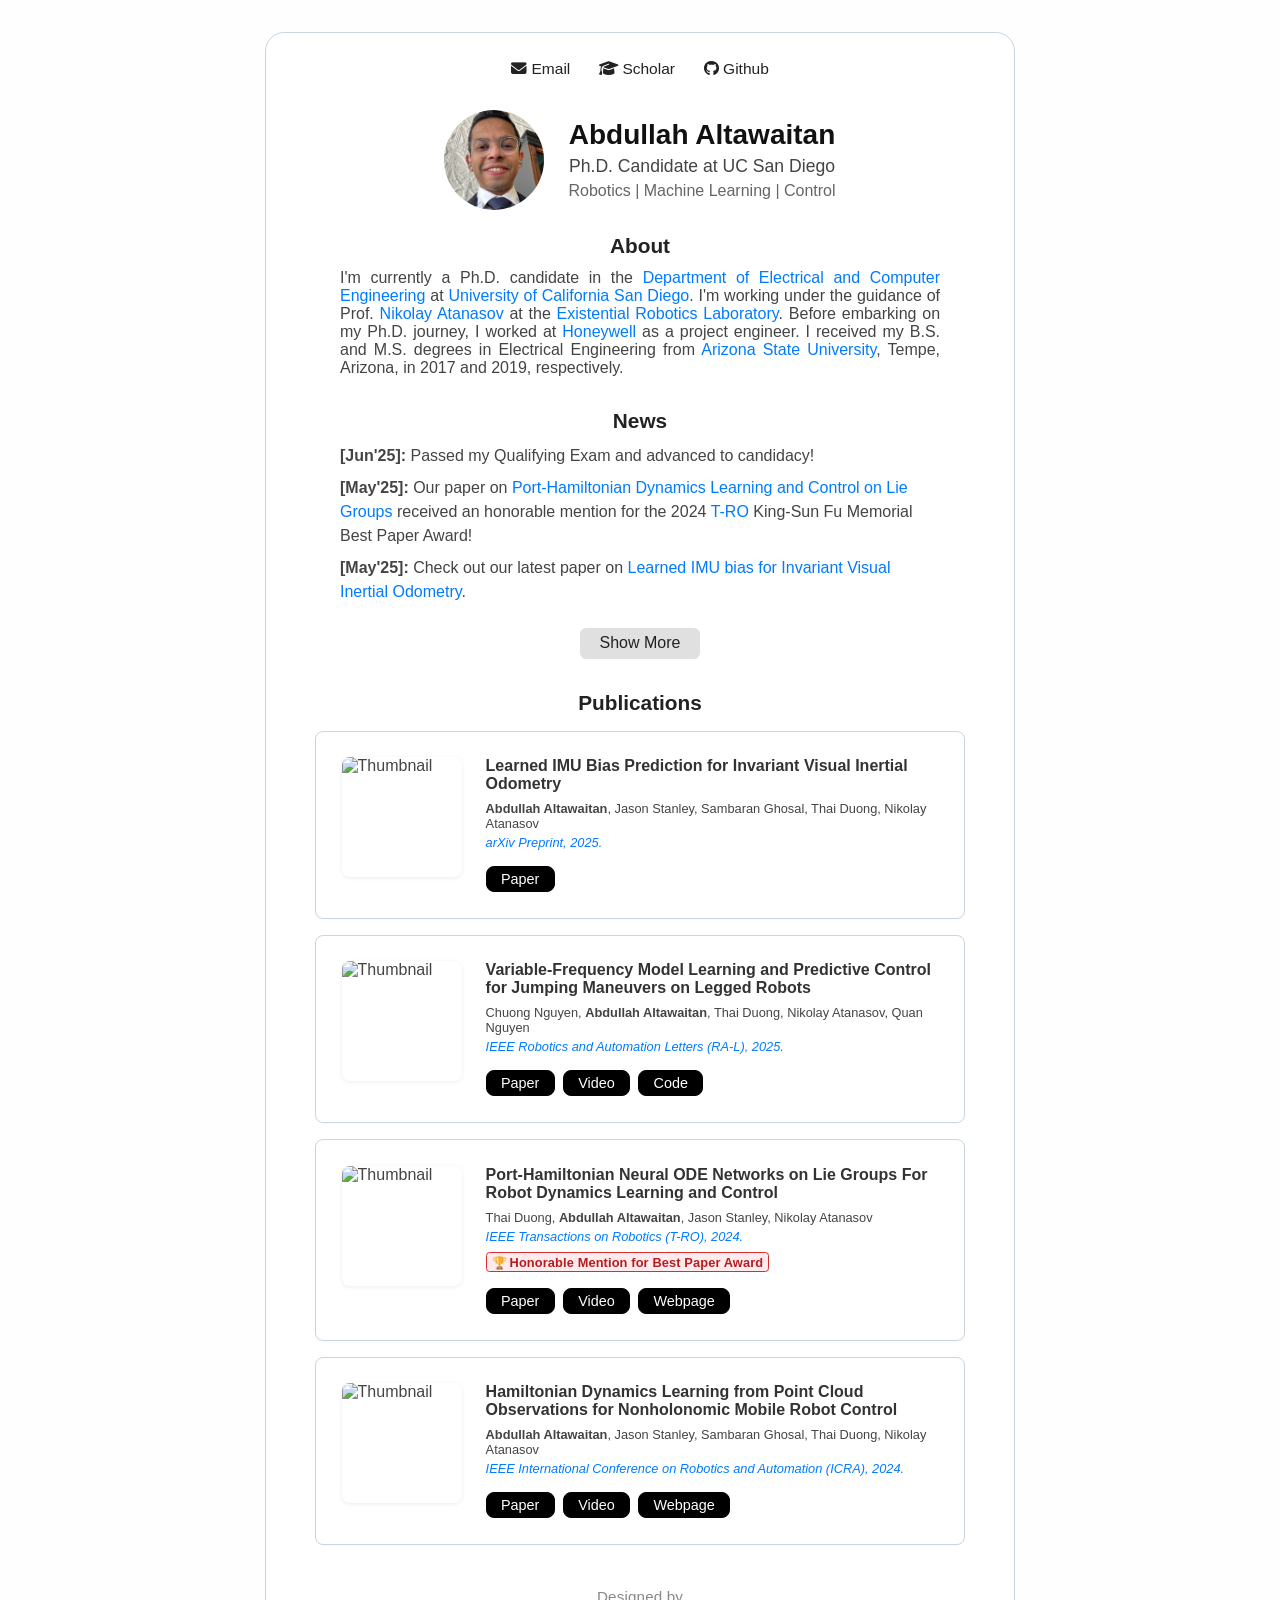
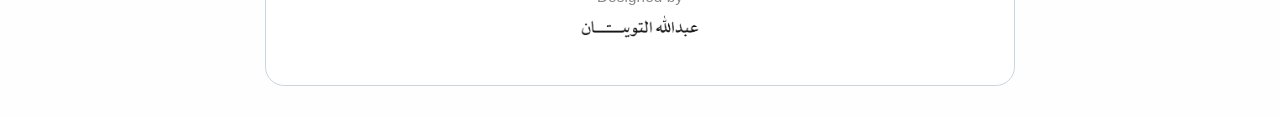
==== commit 53431657: "designing a new webpage" ====
--- a/docs/index.html
+++ b/docs/index.html
@@ -1,129 +1,144 @@
 <!DOCTYPE html>
 <html lang="en">
 <head>
-    <meta http-equiv="Content-Type" content="text/html; charset=UTF-8">
+    <meta charset="UTF-8">
+    <meta name="viewport" content="width=device-width, initial-scale=1.0">
     <title>Abdullah Altawaitan</title>
-    <meta name="description" content="Abdullah Altawaitan.">
-
-    <!-- Twitter data -->
-    <meta name="twitter:card" content="summary">
-    <meta name="twitter:title" content="Abdullah Altawaitan">
-    <meta name="twitter:description" content="Abdullah Altawaitan, Ph.D. candidate at UC San Diego.">
-
-    <!-- Open Graph data -->
-    <meta property="og:title" content="Abdullah Altawaitan">
-    <meta property="og:url" content="https://altwaitan.github.io/">
-    <meta property="og:image" content="https://altwaitan.github.io/headshot.png">
-    <meta property="og:description" content="Abdullah Altawaitan, Ph.D. candidate at UC San Diego.">
-    <meta property="og:site_name" content="Abdullah Altawaitan">
-
-    <!-- Favicon/theme -->
-    <meta name="msapplication-config" content="/img/browserconfig.xml">
-    <meta name="theme-color" content="#ffffff">
-
-    <meta name="viewport" content="width=device-width, initial-scale=1, maximum-scale=5">
-
-    <link href="assets" rel="stylesheet">
+    <link rel="stylesheet" href="https://cdnjs.cloudflare.com/ajax/libs/font-awesome/6.4.2/css/all.min.css">
     <link rel="stylesheet" href="assets/layout.css">
 </head>
-
 <body>
-    <div class="container">
-        <div class="header-section">
-            <div class="img-frame">
-                <img id="propic" src="./assets/face.png" alt="">
+    <div class="page-wrapper">
+        <div class="contact-bar">
+            <a href="mailto:aaltawaitan@ucsd.edu" class="contact-link" target="_blank"><i class="fa-solid fa-envelope"></i> Email</a>
+            <a href="https://scholar.google.com/citations?user=aXOeE9gAAAAJ&hl=en&oi=ao" class="contact-link" target="_blank"><i class="fa-solid fa-graduation-cap"></i> Scholar</a>
+            <a href="https://github.com/altwaitan" class="contact-link" target="_blank"><i class="fa-brands fa-github"></i> Github</a>
+        </div>
+        <div class="container">
+            <div style="width: 100%; text-align: center; margin-bottom: 2rem;">
+                <div class="profile-header">
+                    <img class="profile-pic" src="assets/face.png"/>
+                    <div class="profile-info">
+                        <div class="profile-name">Abdullah Altawaitan</div>
+                        <div class="profile-title">Ph.D. Candidate at UC San Diego</div>
+                        <div class="profile-desc">Robotics | Machine Learning | Control</div>
+                    </div>
+                </div>
             </div>
-            <div class="header-frame">
-                <h1>Abdullah Altawaitan</h1>
-                <h2 style="color: var(--gray);">Ph.D. Candidate at UC San Diego</h2>
+            <section class="about-section">
+                <h2 class="about-title">About</h2>
+                <p class="about-paragraph">
+                    I'm currently a Ph.D. candidate in the
+                    <a href="https://www.ece.ucsd.edu/">Department of Electrical and Computer Engineering</a>
+                    at <a href="https://ucsd.edu/">University of California San Diego</a>.
+                    I'm working under the guidance of Prof. <a href="https://natanaso.github.io/">Nikolay Atanasov</a>
+                    at the <a href="http://erl.ucsd.edu/">Existential Robotics Laboratory</a>.
+                    Before embarking on my Ph.D. journey, I worked at <a href="https://www.honeywell.com/">Honeywell</a> as a project engineer.
+                    I received my B.S. and M.S. degrees in Electrical Engineering from
+                    <a href="https://www.asu.edu/">Arizona State University</a>, Tempe, Arizona, in 2017 and 2019, respectively.
+                </p>
+            </section>
+            <!-- News -->
+            <section class="news-section">
+                <h2 class="news-title">News</h2>
+                <ul class="news-list">
+                    <li><strong>[Jun'25]:</strong> Passed my Qualifying Exam and advanced to candidacy!</li>
+                    <li><strong>[May'25]:</strong> Our paper on <a href="https://thaipduong.github.io/LieGroupHamDL/" target="_blank">Port-Hamiltonian Dynamics Learning and Control on Lie Groups</a> received an honorable mention for the 2024 <a href="https://www.ieee-ras.org/publications/t-ro" target="_blank">T-RO</a> King-Sun Fu Memorial Best Paper Award!</li>
+                    <li><strong>[May'25]:</strong> Check out our latest paper on <a href="https://arxiv.org/abs/2505.06748" target="_blank">Learned IMU bias for Invariant Visual Inertial Odometry</a>.</li>
+                    <li class="news-extra" style="display:none;"><strong>[Nov'24]:</strong> Our paper on <a href="https://arxiv.org/pdf/2407.14749" target="_blank">Learning-based MPC for Quadruped Jumping Maneuvers</a> has been accepted to <a href="https://www.ieee-ras.org/publications/ra-l" target="_blank">RA-L</a>.</li>
+                    <li class="news-extra" style="display:none;"><strong>[Jul'24]:</strong> Submitted our joint paper with <a href="https://sites.usc.edu/quann/" target="_blank">USC</a> on <a href="https://arxiv.org/pdf/2407.14749" target="_blank">Learning-based MPC for Quadruped Jumping Maneuvers</a> to <a href="https://www.ieee-ras.org/publications/ra-l" target="_blank">RA-L</a>.</li>
+                    <li class="news-extra" style="display:none;"><strong>[Jun'24]:</strong> Our paper on <a href="https://thaipduong.github.io/LieGroupHamDL/" target="_blank">Port-Hamiltonian Dynamics Learning and Control on Lie Groups</a> has been accepted to <a href="https://www.ieee-ras.org/publications/t-ro" target="_blank">T-RO</a>.</li>
+                    <li class="news-extra" style="display:none;"><strong>[May'24]:</strong> Presented our work on <a href="https://altwaitan.github.io/DLFO/" target="_blank">Hamiltonian Dynamics Learning from Observations</a> at <a href="https://2024.ieee-icra.org" target="_blank">ICRA'24</a> in Yokohama, Japan.</li>
+                    <li class="news-extra" style="display:none;"><strong>[Jan'24]:</strong> Submitted our paper on <a href="https://thaipduong.github.io/LieGroupHamDL/" target="_blank">Port-Hamiltonian Dynamics Learning and Control on Lie Groups</a> to <a href="https://www.ieee-ras.org/publications/t-ro" target="_blank">T-RO</a>.</li>
+                    <li class="news-extra" style="display:none;"><strong>[Sep'23]:</strong> Submitted our paper on <a href="https://altwaitan.github.io/DLFO/" target="_blank">Hamiltonian Dynamics Learning from Observations</a> to <a href="https://2024.ieee-icra.org" target="_blank">ICRA'24</a>.</li>
+                    <li class="news-extra" style="display:none;"><strong>[Jun'23]:</strong> Passed my Preliminary Exam!</li>
+                    <li class="news-extra" style="display:none;"><strong>[Jan'23]:</strong> Took on the lab manager role at the <a href="https://ucsd-aerodrome.github.io/" target="_blank">Aerodrome</a>, part of the <a href="https://contextualrobotics.ucsd.edu/" target="_blank">Contextual Robotics Institute</a> at <a href="https://ucsd.edu/" target="_blank">UC San Diego</a>.</li>
+                </ul>
+                <button id="show-more-news" style="margin-top:1rem; padding:0.4rem 1.2rem; border-radius:0.4rem; border:none; background:#e0e0e0; color:#222; cursor:pointer;">Show More</button>
+                <button id="show-less-news" style="margin-top:1rem; padding:0.4rem 1.2rem; border-radius:0.4rem; border:none; background:#e0e0e0; color:#222; cursor:pointer; display:none;">Show Less</button>
+            </section>
+            <section class="publications-section">
+                <h2 class="publications-title">Publications</h2>
+                <div class="publications-list">
+                    <!-- Add your publications here -->
+                    <div class="exclusive-container">
+                        <div class="content">
+                            <img class="thumbnail" src="figures/LearnedBias.gif" alt="Thumbnail" />
+                            <div class="content-details">
+                                <h2 class="title">Learned IMU Bias Prediction for Invariant Visual Inertial Odometry</h2>
+                                <div class="meta-info">
+                                    <div class="authors"><b>Abdullah Altawaitan</b>, Jason Stanley, Sambaran Ghosal, Thai Duong, Nikolay Atanasov</div>
+                                    <div class="journal"><i>arXiv Preprint, 2025.</i></div>
+                                </div>
+                                <div class="links">
+                                    <a class="link-badge" href="https://arxiv.org/pdf/2505.06748" target="_blank" rel="noopener">Paper</a>
+                                </div>
+                            </div>
+                        </div>
+                    </div>
+                    <!-- Add your publications here -->
+                    <div class="exclusive-container">
+                        <div class="content">
+                            <img class="thumbnail" src="figures/MPC4Legged.gif" alt="Thumbnail" />
+                            <div class="content-details">
+                                <h2 class="title">Variable-Frequency Model Learning and Predictive Control for Jumping Maneuvers on Legged Robots</h2>
+                                <div class="meta-info">
+                                    <div class="authors">Chuong Nguyen, <b>Abdullah Altawaitan</b>, Thai Duong, Nikolay Atanasov, Quan Nguyen</div>
+                                    <div class="journal"><i>IEEE Robotics and Automation Letters (RA-L), 2025.</i></div>
+                                </div>
+                                <div class="links">
+                                    <a class="link-badge" href="https://arxiv.org/pdf/2407.14749" target="_blank" rel="noopener">Paper</a>
+                                    <a class="link-badge" href="https://youtu.be/qaXPPGrvVr4" target="_blank" rel="noopener">Video</a>
+                                    <a class="link-badge" href="https://github.com/DRCL-USC/Learning_MPC_Jumping" target="_blank" rel="noopener">Code</a>
+                                </div>
+                            </div>
+                        </div>
+                    </div>
+                    <!-- Add your publications here -->
+                    <div class="exclusive-container">
+                        <div class="content">
+                            <img class="thumbnail" src="figures/LieGroup.gif" alt="Thumbnail" />
+                            <div class="content-details">
+                                <h2 class="title">Port-Hamiltonian Neural ODE Networks on Lie Groups For Robot Dynamics Learning and Control</h2>
+                                <div class="meta-info">
+                                    <div class="authors">Thai Duong, <b>Abdullah Altawaitan</b>, Jason Stanley, Nikolay Atanasov</div>
+                                    <div class="journal"><i>IEEE Transactions on Robotics (T-RO), 2024.</i></div>
+                                    <div style="color: #b71c1c; font-weight: bold; margin-top: 0.3rem; border: 1px solid #d32f2f; background: #ffebee; padding: 0.08rem 0.32rem; border-radius: 0.22rem; font-size: 0.8rem; display: inline-block; letter-spacing: 0.01em;"><span style='font-size:0.95em; margin-right:0.22em;'>🏆</span>Honorable Mention for Best Paper Award</div>
+                                </div>
+                                <div class="links">
+                                    <a class="link-badge" href="https://arxiv.org/pdf/2401.09520.pdf" target="_blank" rel="noopener">Paper</a>
+                                    <a class="link-badge" href="https://youtu.be/p_5nGipiVlw" target="_blank" rel="noopener">Video</a>
+                                    <a class="link-badge" href="https://thaipduong.github.io/LieGroupHamDL/" target="_blank" rel="noopener">Webpage</a>
+                                </div>
+                            </div>
+                        </div>
+                    </div>
+                    <!-- Add your publications here -->
+                    <div class="exclusive-container">
+                        <div class="content">
+                            <img class="thumbnail" src="figures/DLFO.gif" alt="Thumbnail" />
+                            <div class="content-details">
+                                <h2 class="title">Hamiltonian Dynamics Learning from Point Cloud Observations for Nonholonomic Mobile Robot Control</h2>
+                                <div class="meta-info">
+                                    <div class="authors"><b>Abdullah Altawaitan</b>, Jason Stanley, Sambaran Ghosal, Thai Duong, Nikolay Atanasov</div>
+                                    <div class="journal"><i>IEEE International Conference on Robotics and Automation (ICRA), 2024.</i></div>
+                                </div>
+                                <div class="links">
+                                    <a class="link-badge" href="https://arxiv.org/pdf/2309.09163.pdf" target="_blank" rel="noopener">Paper</a>
+                                    <a class="link-badge" href="https://youtu.be/CWv_3Zam64o" target="_blank" rel="noopener">Video</a>
+                                    <a class="link-badge" href="https://altwaitan.github.io/DLFO/" target="_blank" rel="noopener">Webpage</a>
+                                </div>
+                            </div>
+                        </div>
+                    </div>
+                </div>
+            </section>
+        </div>
+        <div class="footer-credit">Designed by
+            <div class="footer-logo-wrapper">
+                <img src="assets/arabic.png" alt="Logo" class="footer-logo" />
             </div>
         </div>
-        <div class="links">
-            <a href="https://github.com/altwaitan" style="color: #24d05a;">github</a>
-            <a href="https://scholar.google.com/citations?user=aXOeE9gAAAAJ&hl=en&oi=ao" style="color: #e4002b;">scholar</a>
-            <a href="mailto:aaltawaitan@ucsd.edu" style="color: #e9bc3f;">email</a>
-        </div>
-		
-        <div class="bio-switcher">
-            <div class="toggler">
-                <button id="short">Bio</button>
-                <button id="news" class="show">News</button>
-                <button id="projects">Projects</button>
-                <!-- <button id="publications">Publications</button> -->
-            </div>
-            <div class="bio short">
-                <h3>I'm currently a Ph.D. candidate in the
-                <a href="https://www.ece.ucsd.edu/" style="color: #10A2F5; text-decoration: none;">Department of Electrical and Computer Engineering</a>
-                at <a href="https://ucsd.edu/" style="color: #10A2F5; text-decoration: none;">UC San Diego</a>. 
-                I'm working under the guidance of my advisor, Prof. <a href="https://natanaso.github.io/" style="color: #10A2F5; text-decoration: none;">Nikolay Atanasov</a>, at the <a href="http://erl.ucsd.edu/" style="color: #10A2F5; text-decoration: none;">Existential Robotics Laboratory</a>. 
-                Before embarking on my Ph.D. journey, I worked at <a href="https://www.honeywell.com/" style="color: #10A2F5; text-decoration: none;">Honeywell</a> as a project engineer. I received my B.S. and M.S. degrees in Electrical Engineering from <a href="https://www.asu.edu/" style="color: #10A2F5; text-decoration: none;">Arizona State University</a> in Tempe, Arizona, in 2017 and 2019, respectively.</h3>
-            </div>
-            <div class="bio news show">
-                <ul>
-                    <h3><li>[Jun'25]: Passed my Qualifying Exam and advanced to candidacy!</li></h3>
-                    <h3><li>[May'25]: Our paper on <a href="https://thaipduong.github.io/LieGroupHamDL/" style="color: #10A2F5; text-decoration: none;">Port-Hamiltonian Dynamics Learning and Control on Lie Groups</a> received an honorable mention for the 2024 <a href="https://www.ieee-ras.org/publications/t-ro" style="color: #10A2F5; text-decoration: none;">T-RO</a> King-Sun Fu Memorial Best Paper Award!</li></h3>
-                    <h3><li>[May'25]: Check out our latest paper on <a href="https://arxiv.org/abs/2505.06748" style="color: #10A2F5; text-decoration: none;">Learned IMU bias for Invariant Visual Inertial Odometry</a>.</li></h3>
-                    <h3><li>[Nov'24]: Our paper on <a href="https://arxiv.org/pdf/2407.14749" style="color: #10A2F5; text-decoration: none;">Learning-based MPC for Quadruped Jumping Maneuvers</a> has been accepted to <a href="https://www.ieee-ras.org/publications/ra-l" style="color: #10A2F5; text-decoration: none;">RA-L</a>.</li></h3>
-                    <h3><li>[Jul'24]: Submitted our joint paper with <a href="https://sites.usc.edu/quann/" style="color: #10A2F5; text-decoration: none;">USC</a> on <a href="https://arxiv.org/pdf/2407.14749" style="color: #10A2F5; text-decoration: none;">Learning-based MPC for Quadruped Jumping Maneuvers</a> to <a href="https://www.ieee-ras.org/publications/ra-l" style="color: #10A2F5; text-decoration: none;">RA-L</a>.</li></h3>
-                    <h3><li>[Jun'24]: Our paper on <a href="https://thaipduong.github.io/LieGroupHamDL/" style="color: #10A2F5; text-decoration: none;">Port-Hamiltonian Dynamics Learning and Control on Lie Groups</a> has been accepted to <a href="https://www.ieee-ras.org/publications/t-ro" style="color: #10A2F5; text-decoration: none;">T-RO</a>.</li></h3>
-                    <h3><li>[May'24]: Presented our work on <a href="https://altwaitan.github.io/DLFO/" style="color: #10A2F5; text-decoration: none;">Hamiltonian Dynamics Learning from Observations</a> at <a href="https://2024.ieee-icra.org" style="color: #10A2F5; text-decoration: none;">ICRA'24</a> in Yokohama, Japan.</li></h3>
-                    <h3><li>[Jan'24]: Submitted our paper on <a href="https://thaipduong.github.io/LieGroupHamDL/" style="color: #10A2F5; text-decoration: none;">Port-Hamiltonian Dynamics Learning and Control on Lie Groups</a> to <a href="https://www.ieee-ras.org/publications/t-ro" style="color: #10A2F5; text-decoration: none;">T-RO</a>.</li></h3>
-                    <h3><li>[Sep'23]: Submitted our paper on <a href="https://altwaitan.github.io/DLFO/" style="color: #10A2F5; text-decoration: none;">Hamiltonian Dynamics Learning from Observations</a> to <a href="https://2024.ieee-icra.org" style="color: #10A2F5; text-decoration: none;">ICRA'24</a>.</li></h3>
-                    <h3><li>[Jun'23]: Passed my Preliminary Exam!</li></h3>
-                    <h3><li>[Jan'23]: Took on the lab manager role at the <a href="https://ucsd-aerodrome.github.io/" style="color: #10A2F5; text-decoration: none;">Aerodrome</a>, part of the <a href="https://contextualrobotics.ucsd.edu/" style="color: #10A2F5; text-decoration: none;">Contextual Robotics Institute</a> at <a href="https://ucsd.edu/" style="color: #10A2F5; text-decoration: none;">UC San Diego</a>.</li></h3>
-				</ul>
-            </div>
-            <div class="bio projects">
-                <div class="project">
-					<div class="project-img">
-						<img src="./figures/learnedBias.gif" alt="Project Image">
-					</div>
-					<div class="project-details">
-						<h3><a href="https://arxiv.org/abs/2505.06748" style="color: #000; text-decoration: none;">Learned IMU Bias Prediction for Invariant Visual Inertial Odometry</a></h3>
-						<h4><strong>Abdullah Altawaitan</strong>, Jason Stanley, Sambaran Ghosal, <a href="https://thaipduong.github.io/" style="color: #10A2F5; text-decoration: none;">Thai Duong</a>, <a href="https://natanaso.github.io/" style="color: #10A2F5; text-decoration: none;">Nikolay Atanasov</a></h4>
-						<h4><i>arXiv, 2025.</i></h4>
-						<h4><a href="https://arxiv.org/abs/2505.06748" style="color: #10A2F5;">arXiv</a></h4>
-					</div>
-				</div>
-                <div class="project">
-					<div class="project-img">
-						<img src="./figures/MPC4Legged.gif" alt="Project Image">
-					</div>
-					<div class="project-details">
-						<h3><a href="https://arxiv.org/pdf/2407.14749" style="color: #000; text-decoration: none;">Variable-Frequency Model Learning and Predictive Control for Jumping Maneuvers on Legged Robots</a></h3>
-						<h4><a href="https://nguyenvchuong.github.io/" style="color: #10A2F5; text-decoration: none;">Chuong Nguyen</a>, <strong>Abdullah Altawaitan</strong>, <a href="https://thaipduong.github.io/" style="color: #10A2F5; text-decoration: none;">Thai Duong</a>, <a href="https://natanaso.github.io/" style="color: #10A2F5; text-decoration: none;">Nikolay Atanasov</a>, <a href="https://sites.usc.edu/quann/" style="color: #10A2F5; text-decoration: none;">Quan Nguyen</a></h4>
-						<h4><i>IEEE Robotics and Automation Letters (RA-L), 2025.</i></h4>
-						<h4><a href="https://arxiv.org/pdf/2407.14749" style="color: #10A2F5;">arXiv</a> / <a href="https://youtu.be/qaXPPGrvVr4" style="color: #10A2F5;">Video</a></h4>
-					</div>
-				</div>
-                <div class="project">
-					<div class="project-img">
-						<img src="./figures/LieGroup.gif" alt="Project Image">
-					</div>
-					<div class="project-details">
-						<h3><a href="https://thaipduong.github.io/LieGroupHamDL/" style="color: #000; text-decoration: none;">Port-Hamiltonian Neural ODE Networks on Lie Groups For Robot Dynamics Learning and Control</a></h3>
-						<h4><a href="https://thaipduong.github.io/" style="color: #10A2F5; text-decoration: none;">Thai Duong</a>, <strong>Abdullah Altawaitan</strong>, Jason Stanley, <a href="https://natanaso.github.io/" style="color: #10A2F5; text-decoration: none;">Nikolay Atanasov</a></h4>
-                        <h4><i>IEEE Transactions on Robotics (T-RO), 2024. <span style="color: var(--red);">Honorable Mention for Best Paper Award</span>.</i></h4>
-						<h4><a href="https://thaipduong.github.io/LieGroupHamDL/" style="color: #10A2F5;">website</a> / <a href="https://arxiv.org/pdf/2401.09520.pdf" style="color: #10A2F5;">arXiv</a> / <a href="https://youtu.be/p_5nGipiVlw" style="color: #10A2F5;">Video</a></h4>
-					</div>
-				</div>
-                <div class="project">
-					<div class="project-img">
-						<img src="./figures/DLFO.gif" alt="Project Image">
-					</div>
-					<div class="project-details">
-						<h3><a href="https://altwaitan.github.io/DLFO/" style="color: #000; text-decoration: none;">Hamiltonian Dynamics Learning from Point Cloud Observations for Nonholonomic Mobile Robot Control</a></h3>
-						<h4><strong>Abdullah Altawaitan</strong>, Jason Stanley, Sambaran Ghosal, <a href="https://thaipduong.github.io/" style="color: #10A2F5; text-decoration: none;">Thai Duong</a>, <a href="https://natanaso.github.io/" style="color: #10A2F5; text-decoration: none;">Nikolay Atanasov</a></h4>
-						<h4><i>IEEE International Conference on Robotics and Automation (ICRA), 2024.</i></h4>
-						<h4><a href="https://altwaitan.github.io/DLFO/" style="color: #10A2F5;">website</a> / <a href="https://arxiv.org/pdf/2309.09163.pdf" style="color: #10A2F5;">arXiv</a> / <a href="https://youtu.be/CWv_3Zam64o" style="color: #10A2F5;">Video</a></h4>
-					</div>
-				</div>
-            </div>
-            <!-- <div class="bio publications">
-                Nothing yet!
-            </div> -->
-        </div>
-        <p class="template-credit">Template borrowed from <a href="https://cassidoo.co/">Cassidy Williams</a></p>
     </div>
     <script src="assets/script.js"></script>
 </body>
--- a/docs/assets/layout.css
+++ b/docs/assets/layout.css
@@ -1,376 +1,320 @@
-:root {
-	--white: #fff;
-	--black: #000;
-	--gray: #8b8b8b;
-	--highlight: #e5ffc3;
-	--red: #e4002b;
-	--green: #24d05a;
-	--blue: #10a2f5;
-	--yellow: #e9bc3f;
-	--h1-size: 1.6rem;
-	--h2-size: 1.1rem;
-	--h3-size: 0.9rem;
-	--h4-size: 0.75rem;
-}
-
-html,
+/* Reset and base styles */
+* {
+    margin: 0;
+    padding: 0;
+    box-sizing: border-box;
+}
+
 body {
-	width: 100%;
-	margin: 0;
-	padding: 0;
-}
-
-body,
-button {
-	background: var(--white);
-	color: var(--black);
-	font-family: "Roboto Mono", monospace;
-}
-
-::selection {
-	background-color: var(--highlight);
-	color: var(--black);
-}
-
-body.dark-mode,
-body.dark-mode button,
-body.dark-mode .go-home,
-button.dark-mode,
-button.dark-mode button {
-	background: var(--black);
-	color: var(--white);
-}
-
-button {
-	width: 140px;
-	height: 30px;
-	border: 2px solid var(--gray);
-	border-radius: 15px;
-	box-sizing: border-box;
-	color: var(--gray);
-	font-size: var(--h3-size);
-	overflow: auto;
-	transition: 0.4s ease all;
-}
-button:hover {
-	background: rgba(150, 151, 156, 0.1);
-	cursor: pointer;
-}
-
+    font-family: -apple-system, BlinkMacSystemFont, 'Segoe UI', Roboto, sans-serif;
+    background-color: #FEFEFE;
+    padding: 0;
+    min-height: 100vh;
+    display: flex;
+    align-items: center;
+    justify-content: center;
+}
+
+.page-wrapper {
+    background: #FFF;
+    border-radius: 1.2rem;
+    padding: 2.5rem 2rem;
+    margin: 2rem 0;
+    border: 0.1px solid #C9D6DF;
+    max-width: 750px;
+    width: 100%;
+    display: flex;
+    flex-direction: column;
+    align-items: center;
+    position: relative;
+}
+
+/* Container wrapper */
 .container {
-	margin: 50px auto;
-	padding: 5px;
-	max-width: 650px;
-}
-@media (max-width: 600px) {
-	.container {
-		padding: 20px;
-	}
-}
-
-.header-section {
-	display: flex;
-	flex-direction: column;
-	align-items: center;
-	justify-content: center;
-	flex-wrap: wrap;
-}
-
-.header-frame {
-	max-width: 350px;
-	text-align: center;
-	margin-top: 20px;
-}
-
-.go-home {
-	position: fixed;
-	top: 5px;
-	left: 20px;
-	padding: 5px 5px 5px 0;
-	background: var(--white);
-	box-sizing: border-box;
-}
-
-.dark-mode-toggler {
-	position: fixed;
-	top: 5px;
-	right: 20px;
-}
-.dark-mode-toggler label {
-	position: relative;
-}
-.dark-mode-toggler input[type="checkbox"] {
-	display: none;
-}
-.dark-mode-toggler input[type="checkbox"] + label::before {
-	content: "";
-	display: block;
-	height: 26px;
-	width: 60px;
-	background: var(--white);
-	border: 2px solid var(--gray);
-	border-radius: 15px;
-	position: absolute;
-	top: 0px;
-	left: -65px;
-}
-.dark-mode-toggler input[type="checkbox"] + label::after {
-	content: "";
-	display: block;
-	height: 20px;
-	width: 20px;
-	background: var(--gray);
-	border: 2px solid var(--white);
-	border-radius: 50%;
-	position: absolute;
-	top: 3px;
-	left: -62px;
-	transition: all 0.4s ease-in;
-}
-.dark-mode-toggler input[type="checkbox"]:checked + label::before {
-	background: var(--black);
-	border: 2px solid var(--white);
-}
-.dark-mode-toggler input[type="checkbox"]:checked + label::after {
-	left: -28px;
-	background: var(--black);
-	border: 2px solid var(--white);
-	transition: all 0.4s ease-in;
-}
-
-h1 {
-    font-weight: 400;
-    margin: 0 0 10px 0;
-    font-size: var(--h1-size);
-}
-
-h2 {
-    font-weight: 300;
-    margin: 0 0 0.5em 0;
-	font-size: var(--h2-size);
-}
-
-h3 {
-    font-weight: 400;
-    margin: 0.5em 0;
-	font-size: var(--h3-size);
-}
-
-h4 {
-    font-weight: 400;
-    margin: 0.5em 0;
-	font-size: var(--h4-size);
-}
-
-a {
-	color: var(--gray);
-}
-a:hover {
-	font-weight: bold;
-}
-
-table {
-	margin: 20px auto;
-	border-collapse: collapse;
-}
-
-thead tr {
-	border-bottom: 3px solid var(--black);
-}
-
-tbody tr:not(:last-child) {
-	border-bottom: 2px solid var(--gray);
-}
-
-tr td:nth-child(1) {
-	padding: 20px;
-	padding-left: 0;
-	font-weight: bold;
-}
-
-tr td:nth-child(2) {
-	text-align: right;
-}
-
-br {
-	display: block;
-	content: "";
-	margin-bottom: 15px;
-}
-
-.img-frame {
-	position: relative;
-	width: 200px;
-	height: 200px;
-	margin: 0 0 10px 0;
-	border-radius: 50%;
-	overflow: hidden;
-}
-.img-frame img {
-	position: absolute;
-	top: 50%;
-	left: 50%;
-	-webkit-transform: translate(-50%, -50%);
-	transform: translate(-50%, -50%);
-	height: 100%;
+    max-width: 100%;
+    margin: 0 auto;
+    display: flex;
+    flex-direction: column;
+    justify-content: center;
+    margin-bottom: 0.5rem;
+}
+
+/* Exclusive container styling */
+.exclusive-container {
+    border-width: 1px;
+    border-style: solid;
+    border-color: #C9D6DF;
+    background-color: rgb(255, 255, 255);
+    box-shadow: 0 1px 2px 0 rgba(0,0,0,0.025), 0 0.5px 1px -1px rgba(0,0,0,0.02);
+    padding: 0.1rem;
+    margin: 1rem auto;
+    border-radius: 0.5rem;
+    position: relative;
+    z-index: 10;
+    max-width: 650px;
+}
+
+/* Content styling */
+.content {
+    display: flex;
+    align-items: flex-start;
+    gap: 1.5rem;
+    padding: 1.5rem;
+}
+
+.thumbnail {
+    flex: 0 0 120px;
+    width: 120px;
+    height: 120px;
+    object-fit: cover;
+    border-radius: 0.5rem;
+    box-shadow: 0 1px 4px rgba(0,0,0,0.08);
+}
+
+.title {
+    font-size: 1.0rem;
+    font-weight: 600;
+    color: #333;
+    margin-bottom: 0.5rem;
+}
+
+.journal {
+    color: #007bff;
+}
+
+.meta-info {
+    margin-top: 0.5rem;
+    margin-bottom: 1rem;
+    font-size: 0.8rem;
+    color: #444;
+}
+.meta-info > div {
+    margin-bottom: 0.25rem;
+}
+.meta-info > div:last-child {
+    margin-bottom: 0;
 }
 
 .links {
-	margin: 5px 0;
-	text-align: center;
-	font-size: var(--h3-size);
-}
-.links a:not(:last-child) {
-	padding: 0 12px 0 0;
-}
-
-.newsletter-blurb {
-	margin: 30px 0;
-	line-height: 1.6;
-}
-
-.newsletter-blurb span {
-	color: var(--black);
-}
-
-.newsletter-blurb span.green {
-	color: var(--green);
-}
-
-.newsletter-blurb span.blue {
-	color: var(--blue);
-}
-
-.newsletter-blurb span.yellow {
-	color: var(--yellow);
-}
-
-.newsletter-blurb .issue-links {
-	text-align: center;
-}
-
-.sneaky-sponsor {
-	color: var(--gray);
-}
-
-@media (max-width: 600px) {
-	.links {
-		text-align: center;
-	}
-}
-
-.toggler {
-	margin: 25px 0;
-	text-align: center;
-}
-.toggler .show {
-	border-color: var(--black);
-	color: var(--black);
-}
-@media (max-width: 600px) {
-	.toggler {
-		text-align: center;
-	}
-	.toggler button {
-		margin: 5px;
-	}
-}
-
-.bio {
-	display: none;
-	line-height: 1.6;
-}
-.bio.show {
-	display: block;
-}
-
-.bio.short {
-	max-width: 90%; 
-	margin: 0 auto;
-	text-align: justify;
-	text-justify: inter-word;
-}
-.bio.news {
-	max-width: 90%;  
-	margin: 0 auto;
-	text-align: justify;
-	text-justify: inter-word;
-}
-
-.bio.projects {
-	max-width: 90%;  
-	margin: 0 auto;
-}
-
-.bio.news ul {
-    margin: 0;
-    padding-left: 20px;  /* Adjust as per your design needs */
-}
-
-.template-credit {
-    margin-left: auto;
-    margin-right: auto;
-    width: fit-content;
-    font-size: 12px;
-    z-index: 1000;
-    color: var(--gray);
-	margin-top: 40px;
+    margin-top: 1rem;
+    display: flex;
+    gap: 0.5rem;
+}
+
+.link-badge {
+    display: inline-block;
+    background-color: #000;
+    color: #fff;
+    border: 1px solid #000;
+    border-radius: 0.5rem;
+    font-size: 0.9rem;
+    font-weight: 500;
+    padding: 0.25rem 0.9rem;
+    text-decoration: none;
+    transition: background 0.2s, color 0.2s;
+}
+.link-badge:hover {
+    background-color: #fff;
+    color: #000;
+    border: 1px solid #000;
+}
+
+.profile-header {
+    display: flex;
+    align-items: center;
+    gap: 1.5rem;
+    justify-content: center;
+    background: none;
+    padding: 1.5rem 0 1.5rem 0;
+}
+.profile-pic {
+    width: 100px;
+    height: 100px;
+    border-radius: 50%;
+    object-fit: cover;
+    background: #e0e0e0;
+}
+.profile-info {
+    display: flex;
+    flex-direction: column;
+    align-items: center;
+}
+.profile-name {
+    font-size: 1.75rem;
+    font-weight: 700;
+    color: #111;
+    margin-bottom: 0.3rem;
+}
+.profile-title {
+    font-size: 1.1rem;
+    font-weight: 500;
+    color: #444;
+    margin-bottom: 0.3rem;
+}
+.profile-desc {
+    font-size: 1rem;
+    color: #666;
+    max-width: 400px;
+}
+
+.section-divider {
+    margin: -1.5rem 0 1.5rem 0;
+    border: none;
+    border-top: 1.5px solid #C9D6DF;
+}
+
+.about-section {
+    width: 100%;
     text-align: center;
-}
-
-.template-credit a {
-    color: var(--gray);
+    margin-bottom: 2rem;
+    margin-top: -2rem;
+}
+
+.about-title {
+    font-size: 1.3rem;
+    font-weight: 600;
+    color: #222;
+    margin-bottom: 0.7rem;
+}
+
+.about-paragraph {
+    font-size: 1rem;
+    color: #444;
+    text-align: justify;
+    width: 100%;
+    max-width: 600px;
+    margin: 0 auto;
+}
+
+.about-paragraph a {
+    color: #007bff;
+    text-decoration: none;
+}
+.about-paragraph a:hover {
     text-decoration: underline;
 }
 
-.template-credit a:hover {
-    color: var(--black);
-    font-weight: bold;
-}
-
-.bio.projects {
-    padding: 10px 0;
-}
-
-.project {
-    display: flex;
-    align-items: start; 
-    margin-bottom: 20px; 
-    padding: 1.0rem;
-    border-radius: 15px;
-    background: #FCFCFC;
-	border: 1px solid var(--gray);
-}
-
-.project-img {
-    margin-right: 20px;
-}
-
-.project-img img {
-    width: 200px;
-    height: 200px;
-}
-
-.project-details h3 {
-    margin-top: 0; 
-}
-
-.project-details p {
-    margin: 1px 0;
-}
-
-@media (max-width: 600px) {
-    .project {
-        flex-direction: column;
-        gap: 1rem;
-        padding: 1.5rem;
-    }
-
-    .project-img {
-        flex: 0 0 auto;
-    }
-}
-
-
-
-
+.publications-section {
+    width: 100%;
+    text-align: center;
+    margin-bottom: 0.5rem;
+}
+.publications-title {
+    font-size: 1.3rem;
+    font-weight: 600;
+    color: #222;
+    margin-bottom: 0.7rem;
+}
+.publications-list {
+    width: 100%;
+    text-align: left;
+    margin: 0 auto;
+    font-size: 1rem;
+    color: #444;
+    min-height: 2rem;
+}
+
+.news-section {
+    width: 100%;
+    text-align: center;
+    margin-bottom: 2rem;
+}
+.news-title {
+    font-size: 1.3rem;
+    font-weight: 600;
+    color: #222;
+    margin-bottom: 0.7rem;
+}
+.news-list {
+    width: 100%;
+    max-width: 600px;
+    text-align: left;
+    margin: 0 auto;
+    font-size: 1rem;
+    color: #444;
+    list-style: none;
+    padding-left: 0;
+}
+.news-list li {
+    margin-bottom: 0.5rem;
+    line-height: 1.5;
+}
+.news-list a {
+    color: #007bff;
+    text-decoration: none;
+}
+.news-list a:hover {
+    text-decoration: underline;
+}
+
+.footer-credit {
+    width: 100%;
+    text-align: center;
+    color: #888;
+    font-size: 0.95rem;
+    margin: 0.7rem 0 0.3rem 0;
+    letter-spacing: 0.01em;
+}
+
+.footer-logo-wrapper {
+    width: 100%;
+    display: flex;
+    justify-content: center;
+    margin-top: 0.5rem;
+}
+.footer-logo {
+    width: 120px;
+    height: auto;
+    opacity: 0.92;
+}
+
+.footer-fallback-text {
+    display: none;
+    font-weight: 500;
+    color: #888;
+    font-size: 0.95rem;
+}
+
+.footer-logo-wrapper img[src="assets/arabic.png"]:not([alt]):after {
+    content: attr(alt);
+}
+
+/* When image fails to load, hide image and show fallback text */
+.footer-logo:not([src]), .footer-logo[src=""], .footer-logo:not([alt]) + .footer-fallback-text {
+    display: inline-block;
+}
+
+.footer-logo:not([src]), .footer-logo[src=""] {
+    display: none;
+}
+
+.contact-bar {
+    width: 100%;
+    display: flex;
+    justify-content: center;
+    gap: 1.2rem;
+    margin-bottom: 0.3rem;
+    margin-top: -1rem;
+}
+.contact-link {
+    display: inline-block;
+    background: none;
+    color: #222;
+    border-radius: 0;
+    font-size: 0.97rem;
+    font-weight: 500;
+    padding: 0.18rem 0.3rem;
+    text-decoration: none;
+    border: none;
+    transition: color 0.18s;
+}
+.contact-link:hover {
+    color: #007bff;
+    background: none;
+    border: none;
+}
+
+#show-more-news, #show-less-news {
+    font-size: 1rem;
+    padding: 0.18rem 0.7rem;
+}
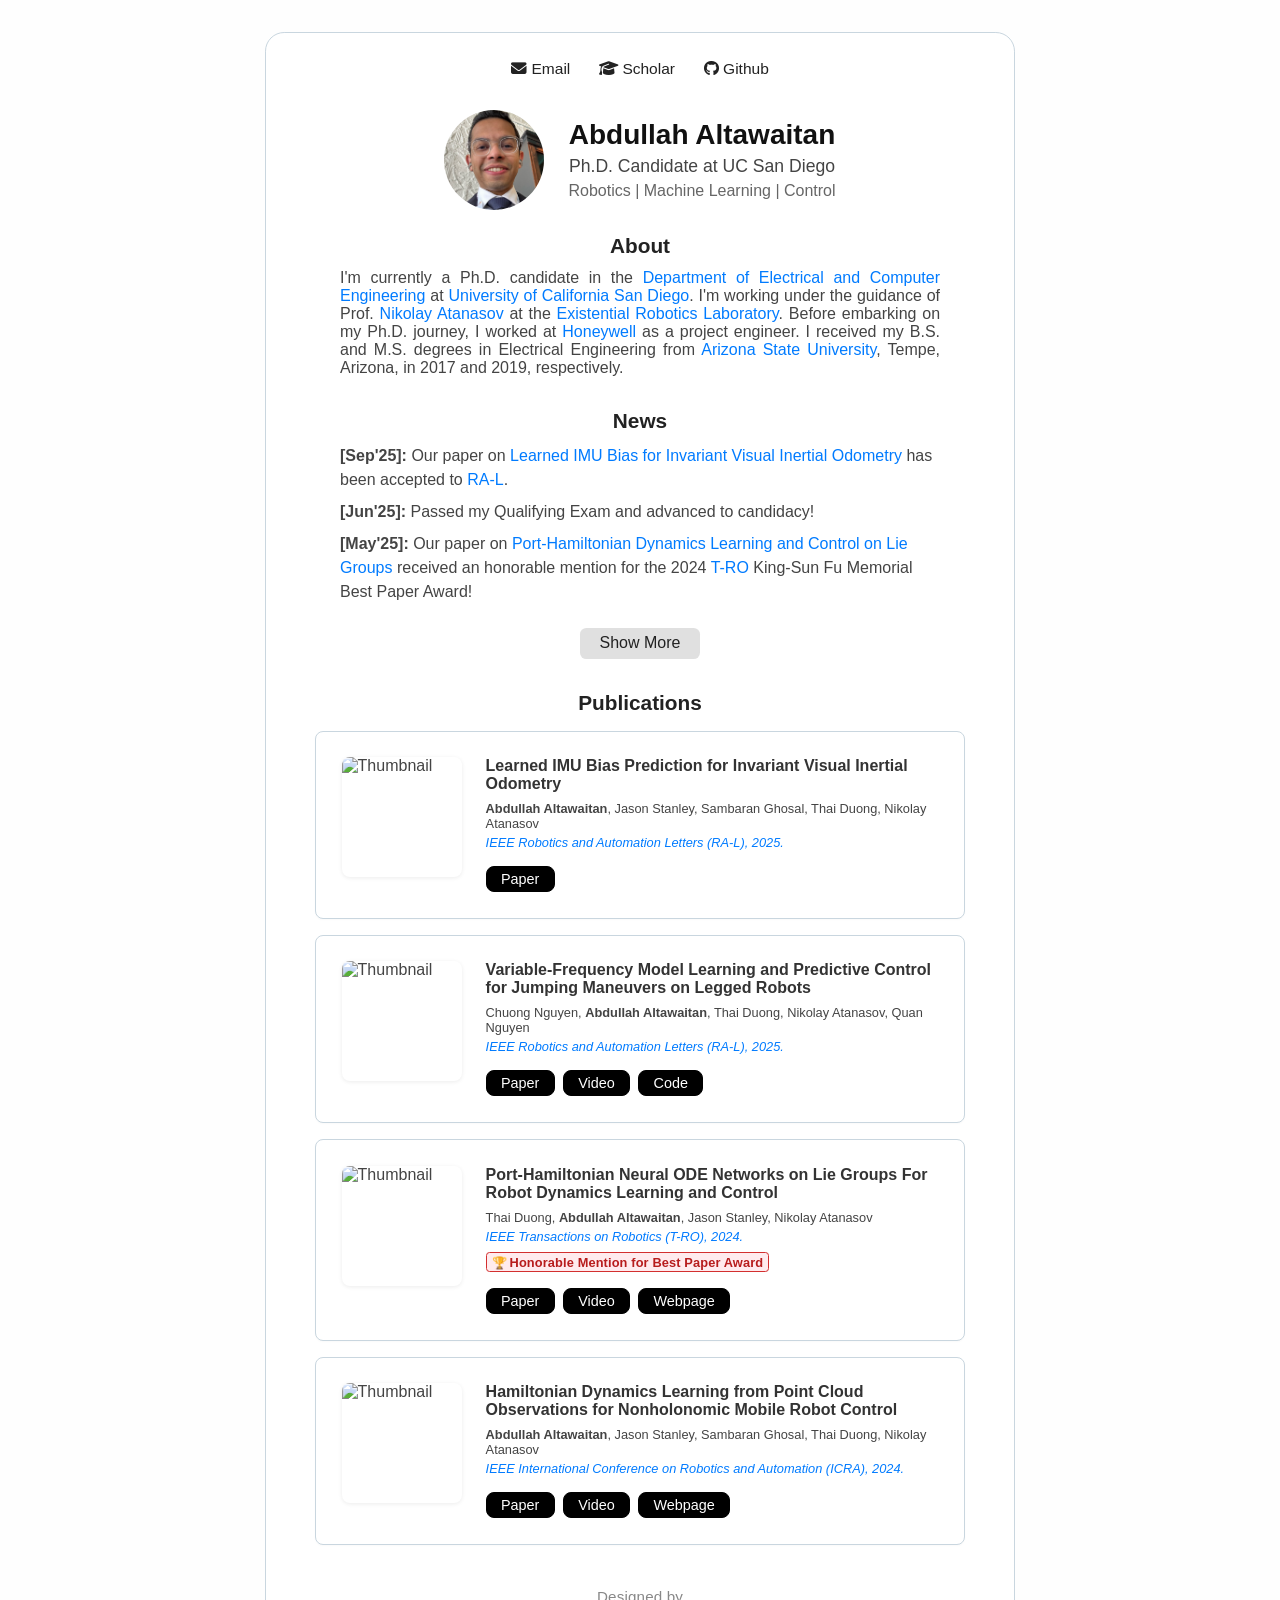
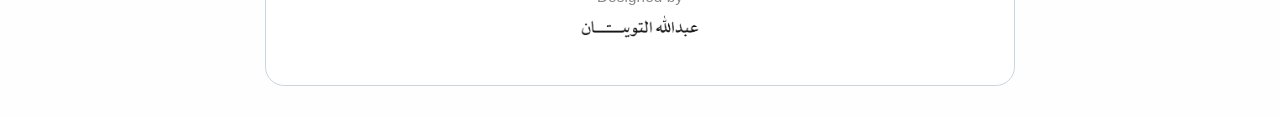
==== commit a60cd5a7: "update" ====
--- a/docs/index.html
+++ b/docs/index.html
@@ -42,9 +42,10 @@
             <section class="news-section">
                 <h2 class="news-title">News</h2>
                 <ul class="news-list">
+                    <li><strong>[Sep'25]:</strong> Our paper on <a href="https://arxiv.org/abs/2505.06748" target="_blank">Learned IMU Bias for Invariant Visual Inertial Odometry</a> has been accepted to <a href="https://www.ieee-ras.org/publications/ra-l" target="_blank">RA-L</a>.</li>
                     <li><strong>[Jun'25]:</strong> Passed my Qualifying Exam and advanced to candidacy!</li>
                     <li><strong>[May'25]:</strong> Our paper on <a href="https://thaipduong.github.io/LieGroupHamDL/" target="_blank">Port-Hamiltonian Dynamics Learning and Control on Lie Groups</a> received an honorable mention for the 2024 <a href="https://www.ieee-ras.org/publications/t-ro" target="_blank">T-RO</a> King-Sun Fu Memorial Best Paper Award!</li>
-                    <li><strong>[May'25]:</strong> Check out our latest paper on <a href="https://arxiv.org/abs/2505.06748" target="_blank">Learned IMU bias for Invariant Visual Inertial Odometry</a>.</li>
+                    <li class="news-extra" style="display:none;"><strong>[May'25]:</strong> Check out our latest paper on <a href="https://arxiv.org/abs/2505.06748" target="_blank">Learned IMU Bias for Invariant Visual Inertial Odometry</a>.</li>
                     <li class="news-extra" style="display:none;"><strong>[Nov'24]:</strong> Our paper on <a href="https://arxiv.org/pdf/2407.14749" target="_blank">Learning-based MPC for Quadruped Jumping Maneuvers</a> has been accepted to <a href="https://www.ieee-ras.org/publications/ra-l" target="_blank">RA-L</a>.</li>
                     <li class="news-extra" style="display:none;"><strong>[Jul'24]:</strong> Submitted our joint paper with <a href="https://sites.usc.edu/quann/" target="_blank">USC</a> on <a href="https://arxiv.org/pdf/2407.14749" target="_blank">Learning-based MPC for Quadruped Jumping Maneuvers</a> to <a href="https://www.ieee-ras.org/publications/ra-l" target="_blank">RA-L</a>.</li>
                     <li class="news-extra" style="display:none;"><strong>[Jun'24]:</strong> Our paper on <a href="https://thaipduong.github.io/LieGroupHamDL/" target="_blank">Port-Hamiltonian Dynamics Learning and Control on Lie Groups</a> has been accepted to <a href="https://www.ieee-ras.org/publications/t-ro" target="_blank">T-RO</a>.</li>
@@ -68,7 +69,7 @@
                                 <h2 class="title">Learned IMU Bias Prediction for Invariant Visual Inertial Odometry</h2>
                                 <div class="meta-info">
                                     <div class="authors"><b>Abdullah Altawaitan</b>, Jason Stanley, Sambaran Ghosal, Thai Duong, Nikolay Atanasov</div>
-                                    <div class="journal"><i>arXiv Preprint, 2025.</i></div>
+                                    <div class="journal"><i>IEEE Robotics and Automation Letters (RA-L), 2025.</i></div>
                                 </div>
                                 <div class="links">
                                     <a class="link-badge" href="https://arxiv.org/pdf/2505.06748" target="_blank" rel="noopener">Paper</a>
--- a/docs/assets/layout.css
+++ b/docs/assets/layout.css
@@ -62,6 +62,11 @@
     padding: 1.5rem;
 }
 
+.content-details {
+    flex: 1;
+    min-width: 0; /* Prevents flex item from overflowing */
+}
+
 .thumbnail {
     flex: 0 0 120px;
     width: 120px;
@@ -69,6 +74,129 @@
     object-fit: cover;
     border-radius: 0.5rem;
     box-shadow: 0 1px 4px rgba(0,0,0,0.08);
+}
+
+/* Mobile responsive styles */
+@media (max-width: 768px) {
+    .content {
+        flex-direction: row;
+        gap: 1rem;
+        padding: 1rem;
+    }
+    
+    .thumbnail {
+        flex: 0 0 90px;
+        width: 90px;
+        height: 90px;
+    }
+    
+    .links {
+        flex-wrap: wrap;
+        gap: 0.4rem;
+    }
+    
+    .link-badge {
+        font-size: 0.8rem;
+        padding: 0.2rem 0.7rem;
+    }
+    
+    .title {
+        font-size: 0.95rem;
+    }
+    
+    .meta-info {
+        font-size: 0.75rem;
+    }
+    
+    .profile-header {
+        gap: 1.2rem;
+    }
+    
+    .profile-pic {
+        width: 90px;
+        height: 90px;
+    }
+    
+    .profile-name {
+        font-size: 1.6rem;
+    }
+    
+    .profile-title {
+        font-size: 1.05rem;
+    }
+    
+    .contact-bar {
+        gap: 1rem;
+    }
+}
+
+@media (max-width: 480px) {
+    .page-wrapper {
+        padding: 1.5rem 1rem;
+        margin: 1rem 0;
+    }
+    
+    .content {
+        flex-direction: row;
+        padding: 0.8rem;
+        gap: 0.8rem;
+    }
+    
+    .thumbnail {
+        flex: 0 0 70px;
+        width: 70px;
+        height: 70px;
+    }
+    
+    .title {
+        font-size: 0.85rem;
+        line-height: 1.3;
+    }
+    
+    .meta-info {
+        font-size: 0.65rem;
+        line-height: 1.2;
+    }
+    
+    .link-badge {
+        font-size: 0.7rem;
+        padding: 0.12rem 0.5rem;
+    }
+    
+    .links {
+        gap: 0.25rem;
+    }
+    
+    .profile-header {
+        flex-direction: column;
+        gap: 1rem;
+    }
+    
+    .profile-pic {
+        width: 80px;
+        height: 80px;
+    }
+    
+    .profile-name {
+        font-size: 1.5rem;
+    }
+    
+    .profile-title {
+        font-size: 1rem;
+    }
+    
+    .profile-desc {
+        font-size: 0.9rem;
+    }
+    
+    .contact-bar {
+        flex-wrap: wrap;
+        gap: 0.8rem;
+    }
+    
+    .contact-link {
+        font-size: 0.9rem;
+    }
 }
 
 .title {
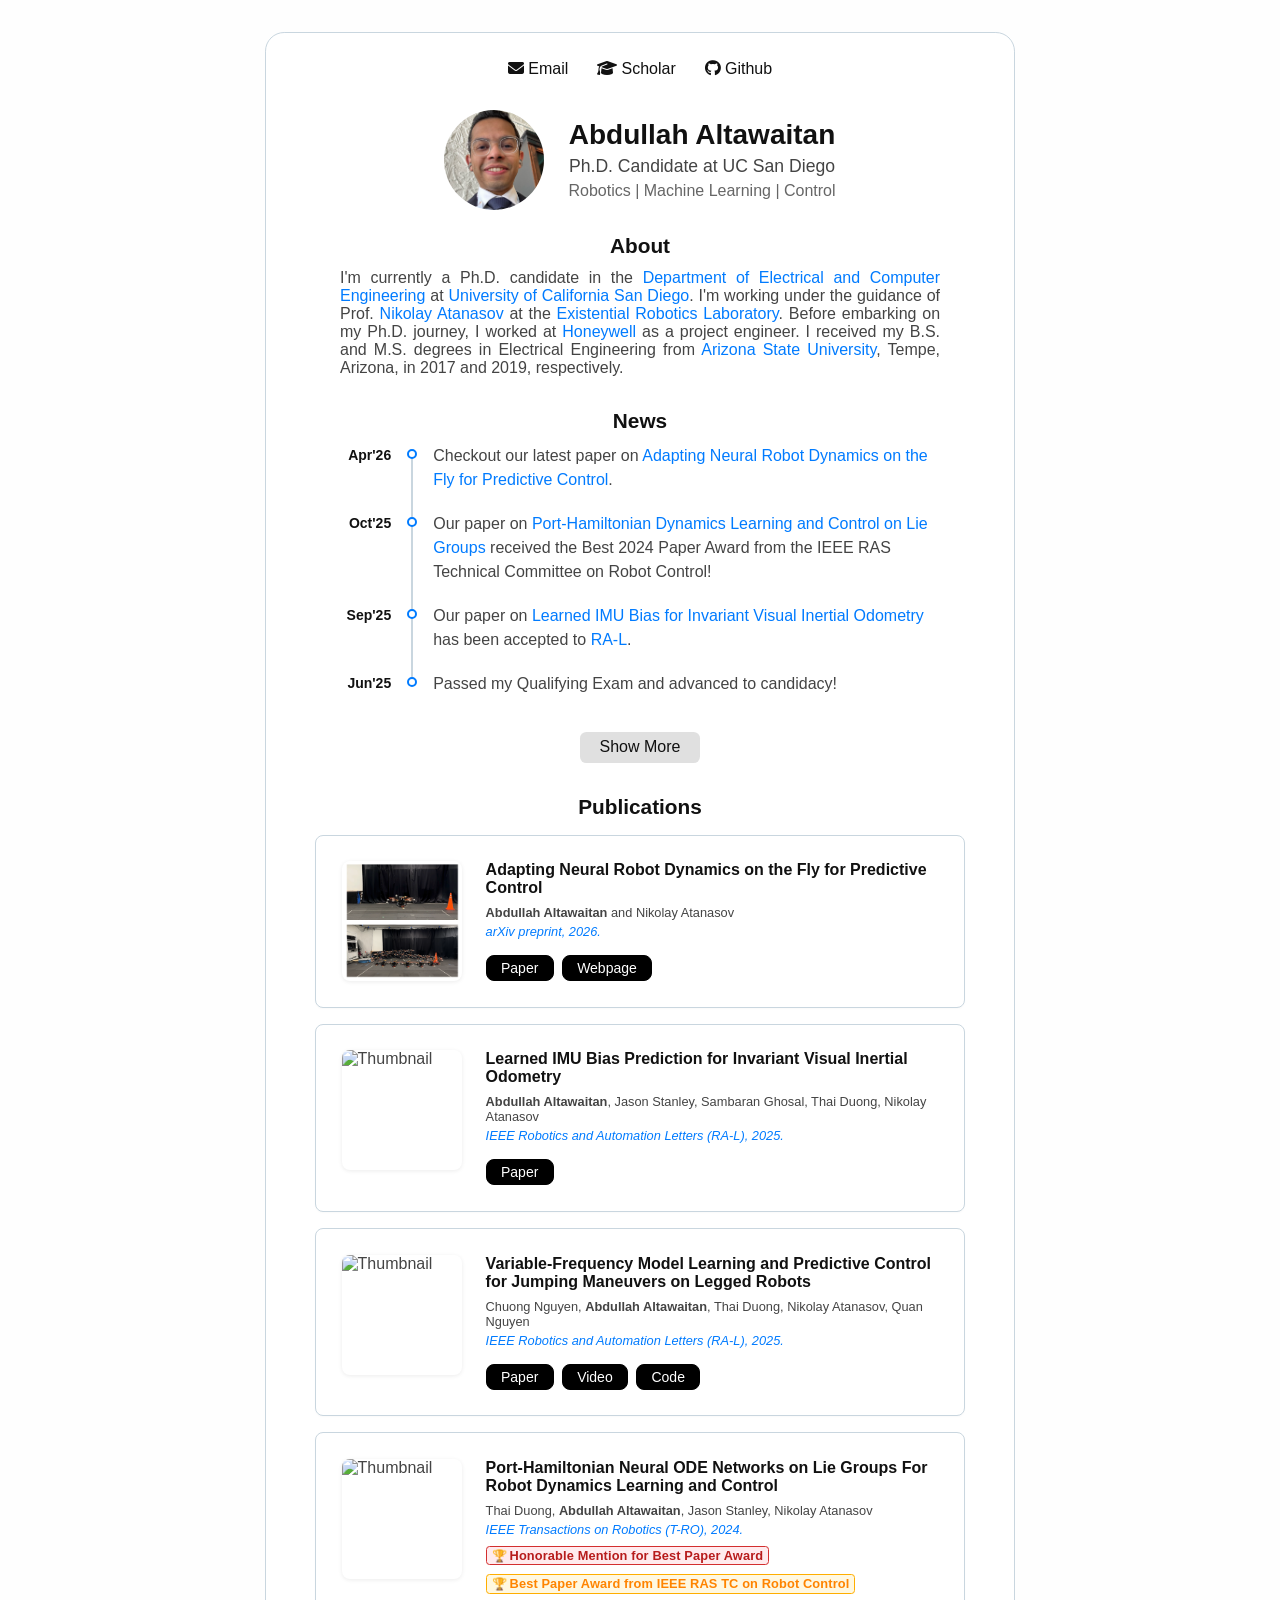
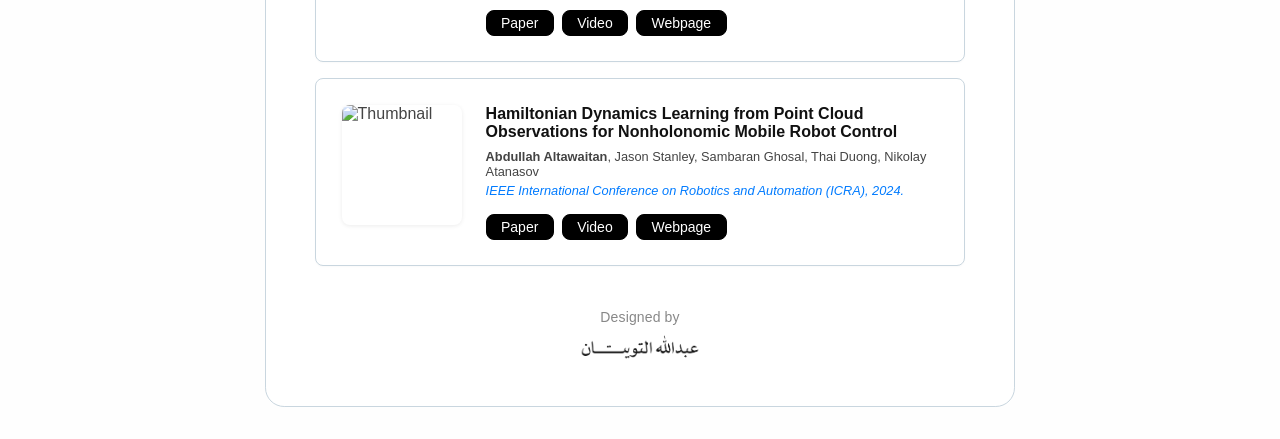
==== commit 5acdc0eb: "update webpage with latest changes Made-with: Cursor" ====
--- a/docs/index.html
+++ b/docs/index.html
@@ -15,7 +15,7 @@
             <a href="https://github.com/altwaitan" class="contact-link" target="_blank"><i class="fa-brands fa-github"></i> Github</a>
         </div>
         <div class="container">
-            <div style="width: 100%; text-align: center; margin-bottom: 2rem;">
+            <div class="profile-wrapper">
                 <div class="profile-header">
                     <img class="profile-pic" src="assets/face.png"/>
                     <div class="profile-info">
@@ -41,22 +41,80 @@
             <!-- News -->
             <section class="news-section">
                 <h2 class="news-title">News</h2>
-                <ul class="news-list">
-                    <li><strong>[Sep'25]:</strong> Our paper on <a href="https://arxiv.org/abs/2505.06748" target="_blank">Learned IMU Bias for Invariant Visual Inertial Odometry</a> has been accepted to <a href="https://www.ieee-ras.org/publications/ra-l" target="_blank">RA-L</a>.</li>
-                    <li><strong>[Jun'25]:</strong> Passed my Qualifying Exam and advanced to candidacy!</li>
-                    <li><strong>[May'25]:</strong> Our paper on <a href="https://thaipduong.github.io/LieGroupHamDL/" target="_blank">Port-Hamiltonian Dynamics Learning and Control on Lie Groups</a> received an honorable mention for the 2024 <a href="https://www.ieee-ras.org/publications/t-ro" target="_blank">T-RO</a> King-Sun Fu Memorial Best Paper Award!</li>
-                    <li class="news-extra" style="display:none;"><strong>[May'25]:</strong> Check out our latest paper on <a href="https://arxiv.org/abs/2505.06748" target="_blank">Learned IMU Bias for Invariant Visual Inertial Odometry</a>.</li>
-                    <li class="news-extra" style="display:none;"><strong>[Nov'24]:</strong> Our paper on <a href="https://arxiv.org/pdf/2407.14749" target="_blank">Learning-based MPC for Quadruped Jumping Maneuvers</a> has been accepted to <a href="https://www.ieee-ras.org/publications/ra-l" target="_blank">RA-L</a>.</li>
-                    <li class="news-extra" style="display:none;"><strong>[Jul'24]:</strong> Submitted our joint paper with <a href="https://sites.usc.edu/quann/" target="_blank">USC</a> on <a href="https://arxiv.org/pdf/2407.14749" target="_blank">Learning-based MPC for Quadruped Jumping Maneuvers</a> to <a href="https://www.ieee-ras.org/publications/ra-l" target="_blank">RA-L</a>.</li>
-                    <li class="news-extra" style="display:none;"><strong>[Jun'24]:</strong> Our paper on <a href="https://thaipduong.github.io/LieGroupHamDL/" target="_blank">Port-Hamiltonian Dynamics Learning and Control on Lie Groups</a> has been accepted to <a href="https://www.ieee-ras.org/publications/t-ro" target="_blank">T-RO</a>.</li>
-                    <li class="news-extra" style="display:none;"><strong>[May'24]:</strong> Presented our work on <a href="https://altwaitan.github.io/DLFO/" target="_blank">Hamiltonian Dynamics Learning from Observations</a> at <a href="https://2024.ieee-icra.org" target="_blank">ICRA'24</a> in Yokohama, Japan.</li>
-                    <li class="news-extra" style="display:none;"><strong>[Jan'24]:</strong> Submitted our paper on <a href="https://thaipduong.github.io/LieGroupHamDL/" target="_blank">Port-Hamiltonian Dynamics Learning and Control on Lie Groups</a> to <a href="https://www.ieee-ras.org/publications/t-ro" target="_blank">T-RO</a>.</li>
-                    <li class="news-extra" style="display:none;"><strong>[Sep'23]:</strong> Submitted our paper on <a href="https://altwaitan.github.io/DLFO/" target="_blank">Hamiltonian Dynamics Learning from Observations</a> to <a href="https://2024.ieee-icra.org" target="_blank">ICRA'24</a>.</li>
-                    <li class="news-extra" style="display:none;"><strong>[Jun'23]:</strong> Passed my Preliminary Exam!</li>
-                    <li class="news-extra" style="display:none;"><strong>[Jan'23]:</strong> Took on the lab manager role at the <a href="https://ucsd-aerodrome.github.io/" target="_blank">Aerodrome</a>, part of the <a href="https://contextualrobotics.ucsd.edu/" target="_blank">Contextual Robotics Institute</a> at <a href="https://ucsd.edu/" target="_blank">UC San Diego</a>.</li>
-                </ul>
-                <button id="show-more-news" style="margin-top:1rem; padding:0.4rem 1.2rem; border-radius:0.4rem; border:none; background:#e0e0e0; color:#222; cursor:pointer;">Show More</button>
-                <button id="show-less-news" style="margin-top:1rem; padding:0.4rem 1.2rem; border-radius:0.4rem; border:none; background:#e0e0e0; color:#222; cursor:pointer; display:none;">Show Less</button>
+                <div class="timeline">
+                    <div class="timeline__item">
+                        <span class="timeline__date">Apr'26</span>
+                        <div class="timeline__marker"><div class="timeline__dot"></div><div class="timeline__line"></div></div>
+                        <div class="timeline__content">Checkout our latest paper on <a href="https://altwaitan.github.io/on_the_fly/" target="_blank">Adapting Neural Robot Dynamics on the Fly for Predictive Control</a>.</div>
+                    </div>
+                    <div class="timeline__item">
+                        <span class="timeline__date">Oct'25</span>
+                        <div class="timeline__marker"><div class="timeline__dot"></div><div class="timeline__line"></div></div>
+                        <div class="timeline__content">Our paper on <a href="https://thaipduong.github.io/LieGroupHamDL/" target="_blank">Port-Hamiltonian Dynamics Learning and Control on Lie Groups</a> received the Best 2024 Paper Award from the IEEE RAS Technical Committee on Robot Control!</div>
+                    </div>
+                    <div class="timeline__item">
+                        <span class="timeline__date">Sep'25</span>
+                        <div class="timeline__marker"><div class="timeline__dot"></div><div class="timeline__line"></div></div>
+                        <div class="timeline__content">Our paper on <a href="https://arxiv.org/abs/2505.06748" target="_blank">Learned IMU Bias for Invariant Visual Inertial Odometry</a> has been accepted to <a href="https://www.ieee-ras.org/publications/ra-l" target="_blank">RA-L</a>.</div>
+                    </div>
+                    <div class="timeline__item">
+                        <span class="timeline__date">Jun'25</span>
+                        <div class="timeline__marker"><div class="timeline__dot"></div><div class="timeline__line"></div></div>
+                        <div class="timeline__content">Passed my Qualifying Exam and advanced to candidacy!</div>
+                    </div>
+                    <div class="timeline__item timeline__item--hidden">
+                        <span class="timeline__date">May'25</span>
+                        <div class="timeline__marker"><div class="timeline__dot"></div><div class="timeline__line"></div></div>
+                        <div class="timeline__content">Our paper on <a href="https://thaipduong.github.io/LieGroupHamDL/" target="_blank">Port-Hamiltonian Dynamics Learning and Control on Lie Groups</a> received an honorable mention for the 2024 <a href="https://www.ieee-ras.org/publications/t-ro" target="_blank">T-RO</a> King-Sun Fu Memorial Best Paper Award!</div>
+                    </div>
+                    <div class="timeline__item timeline__item--hidden">
+                        <span class="timeline__date">May'25</span>
+                        <div class="timeline__marker"><div class="timeline__dot"></div><div class="timeline__line"></div></div>
+                        <div class="timeline__content">Check out our latest paper on <a href="https://arxiv.org/abs/2505.06748" target="_blank">Learned IMU Bias for Invariant Visual Inertial Odometry</a>.</div>
+                    </div>
+                    <div class="timeline__item timeline__item--hidden">
+                        <span class="timeline__date">Nov'24</span>
+                        <div class="timeline__marker"><div class="timeline__dot"></div><div class="timeline__line"></div></div>
+                        <div class="timeline__content">Our paper on <a href="https://arxiv.org/pdf/2407.14749" target="_blank">Learning-based MPC for Quadruped Jumping Maneuvers</a> has been accepted to <a href="https://www.ieee-ras.org/publications/ra-l" target="_blank">RA-L</a>.</div>
+                    </div>
+                    <div class="timeline__item timeline__item--hidden">
+                        <span class="timeline__date">Jul'24</span>
+                        <div class="timeline__marker"><div class="timeline__dot"></div><div class="timeline__line"></div></div>
+                        <div class="timeline__content">Submitted our joint paper with <a href="https://sites.usc.edu/quann/" target="_blank">USC</a> on <a href="https://arxiv.org/pdf/2407.14749" target="_blank">Learning-based MPC for Quadruped Jumping Maneuvers</a> to <a href="https://www.ieee-ras.org/publications/ra-l" target="_blank">RA-L</a>.</div>
+                    </div>
+                    <div class="timeline__item timeline__item--hidden">
+                        <span class="timeline__date">Jun'24</span>
+                        <div class="timeline__marker"><div class="timeline__dot"></div><div class="timeline__line"></div></div>
+                        <div class="timeline__content">Our paper on <a href="https://thaipduong.github.io/LieGroupHamDL/" target="_blank">Port-Hamiltonian Dynamics Learning and Control on Lie Groups</a> has been accepted to <a href="https://www.ieee-ras.org/publications/t-ro" target="_blank">T-RO</a>.</div>
+                    </div>
+                    <div class="timeline__item timeline__item--hidden">
+                        <span class="timeline__date">May'24</span>
+                        <div class="timeline__marker"><div class="timeline__dot"></div><div class="timeline__line"></div></div>
+                        <div class="timeline__content">Presented our work on <a href="https://altwaitan.github.io/DLFO/" target="_blank">Hamiltonian Dynamics Learning from Observations</a> at <a href="https://2024.ieee-icra.org" target="_blank">ICRA'24</a> in Yokohama, Japan.</div>
+                    </div>
+                    <div class="timeline__item timeline__item--hidden">
+                        <span class="timeline__date">Jan'24</span>
+                        <div class="timeline__marker"><div class="timeline__dot"></div><div class="timeline__line"></div></div>
+                        <div class="timeline__content">Submitted our paper on <a href="https://thaipduong.github.io/LieGroupHamDL/" target="_blank">Port-Hamiltonian Dynamics Learning and Control on Lie Groups</a> to <a href="https://www.ieee-ras.org/publications/t-ro" target="_blank">T-RO</a>.</div>
+                    </div>
+                    <div class="timeline__item timeline__item--hidden">
+                        <span class="timeline__date">Sep'23</span>
+                        <div class="timeline__marker"><div class="timeline__dot"></div><div class="timeline__line"></div></div>
+                        <div class="timeline__content">Submitted our paper on <a href="https://altwaitan.github.io/DLFO/" target="_blank">Hamiltonian Dynamics Learning from Observations</a> to <a href="https://2024.ieee-icra.org" target="_blank">ICRA'24</a>.</div>
+                    </div>
+                    <div class="timeline__item timeline__item--hidden">
+                        <span class="timeline__date">Jun'23</span>
+                        <div class="timeline__marker"><div class="timeline__dot"></div><div class="timeline__line"></div></div>
+                        <div class="timeline__content">Passed my Preliminary Exam!</div>
+                    </div>
+                    <div class="timeline__item timeline__item--hidden">
+                        <span class="timeline__date">Jan'23</span>
+                        <div class="timeline__marker"><div class="timeline__dot"></div><div class="timeline__line"></div></div>
+                        <div class="timeline__content">Took on the lab manager role at the <a href="https://ucsd-aerodrome.github.io/" target="_blank">Aerodrome</a>, part of the <a href="https://contextualrobotics.ucsd.edu/" target="_blank">Contextual Robotics Institute</a> at <a href="https://ucsd.edu/" target="_blank">UC San Diego</a>.</div>
+                    </div>
+                </div>
+                <button id="show-more-news" class="news-toggle">Show More</button>
+                <button id="show-less-news" class="news-toggle news-toggle--hidden">Show Less</button>
             </section>
             <section class="publications-section">
                 <h2 class="publications-title">Publications</h2>
@@ -64,6 +122,23 @@
                     <!-- Add your publications here -->
                     <div class="exclusive-container">
                         <div class="content">
+                            <img class="thumbnail" src="figures/onlineadapt.png" alt="Thumbnail" />
+                            <div class="content-details">
+                                <h2 class="title">Adapting Neural Robot Dynamics on the Fly for Predictive Control</h2>
+                                <div class="meta-info">
+                                    <div class="authors"><b>Abdullah Altawaitan</b> and Nikolay Atanasov</div>
+                                    <div class="journal"><i>arXiv preprint, 2026.</i></div>
+                                </div>
+                                <div class="links">
+                                    <a class="link-badge" href="https://arxiv.org/pdf/2604.04039" target="_blank" rel="noopener">Paper</a>
+                                    <a class="link-badge" href="https://altwaitan.github.io/on_the_fly/" target="_blank" rel="noopener">Webpage</a>
+                                </div>
+                            </div>
+                        </div>
+                    </div>
+                    <!-- Add your publications here -->
+                    <div class="exclusive-container">
+                        <div class="content">
                             <img class="thumbnail" src="figures/LearnedBias.gif" alt="Thumbnail" />
                             <div class="content-details">
                                 <h2 class="title">Learned IMU Bias Prediction for Invariant Visual Inertial Odometry</h2>
@@ -104,7 +179,8 @@
                                 <div class="meta-info">
                                     <div class="authors">Thai Duong, <b>Abdullah Altawaitan</b>, Jason Stanley, Nikolay Atanasov</div>
                                     <div class="journal"><i>IEEE Transactions on Robotics (T-RO), 2024.</i></div>
-                                    <div style="color: #b71c1c; font-weight: bold; margin-top: 0.3rem; border: 1px solid #d32f2f; background: #ffebee; padding: 0.08rem 0.32rem; border-radius: 0.22rem; font-size: 0.8rem; display: inline-block; letter-spacing: 0.01em;"><span style='font-size:0.95em; margin-right:0.22em;'>🏆</span>Honorable Mention for Best Paper Award</div>
+                                    <div class="award-badge award-badge--red"><span class="award-badge__icon">🏆</span>Honorable Mention for Best Paper Award</div>
+                                    <div class="award-badge award-badge--gold"><span class="award-badge__icon">🏆</span>Best Paper Award from IEEE RAS TC on Robot Control</div>
                                 </div>
                                 <div class="links">
                                     <a class="link-badge" href="https://arxiv.org/pdf/2401.09520.pdf" target="_blank" rel="noopener">Paper</a>
--- a/docs/assets/layout.css
+++ b/docs/assets/layout.css
@@ -1,13 +1,62 @@
-/* Reset and base styles */
-* {
+/* ---- Tokens ---- */
+
+:root {
+    /* Font scale: 5 tiers */
+    --fs-lg: 1.75rem;
+    --fs-ml: 1.3rem;
+    --fs-md: 1rem;
+    --fs-sm: 0.875rem;
+    --fs-xs: 0.8rem;
+
+    /* Colors */
+    --bg: #fefefe;
+    --bg-card: #ffffff;
+    --text-primary: #111;
+    --text-secondary: #444;
+    --text-muted: #666;
+    --text-faint: #888;
+    --accent: #007bff;
+    --accent-hover: #0056b3;
+    --border: #C9D6DF;
+    --award-red: #b71c1c;
+    --award-red-border: #d32f2f;
+    --award-red-bg: #ffebee;
+    --award-gold: #ff8400;
+    --award-gold-border: #ffae00;
+    --award-gold-bg: #fff8e1;
+
+    /* Font */
+    --font: -apple-system, BlinkMacSystemFont, 'Segoe UI', Roboto, sans-serif;
+
+    /* Radii */
+    --radius: 1.2rem;
+    --radius-sm: 0.5rem;
+    --radius-xs: 0.22rem;
+
+    /* Weights */
+    --fw-normal: 400;
+    --fw-medium: 500;
+    --fw-semibold: 600;
+    --fw-bold: 700;
+}
+
+/* ---- Reset ---- */
+
+*,
+*::before,
+*::after {
     margin: 0;
     padding: 0;
     box-sizing: border-box;
 }
 
+/* ---- Layout ---- */
+
 body {
-    font-family: -apple-system, BlinkMacSystemFont, 'Segoe UI', Roboto, sans-serif;
-    background-color: #FEFEFE;
+    font-family: var(--font);
+    font-size: var(--fs-md);
+    color: var(--text-primary);
+    background-color: var(--bg);
     padding: 0;
     min-height: 100vh;
     display: flex;
@@ -16,11 +65,11 @@
 }
 
 .page-wrapper {
-    background: #FFF;
-    border-radius: 1.2rem;
+    background: var(--bg-card);
+    border-radius: var(--radius);
     padding: 2.5rem 2rem;
     margin: 2rem 0;
-    border: 0.1px solid #C9D6DF;
+    border: 1px solid var(--border);
     max-width: 750px;
     width: 100%;
     display: flex;
@@ -29,7 +78,6 @@
     position: relative;
 }
 
-/* Container wrapper */
 .container {
     max-width: 100%;
     margin: 0 auto;
@@ -39,212 +87,12 @@
     margin-bottom: 0.5rem;
 }
 
-/* Exclusive container styling */
-.exclusive-container {
-    border-width: 1px;
-    border-style: solid;
-    border-color: #C9D6DF;
-    background-color: rgb(255, 255, 255);
-    box-shadow: 0 1px 2px 0 rgba(0,0,0,0.025), 0 0.5px 1px -1px rgba(0,0,0,0.02);
-    padding: 0.1rem;
-    margin: 1rem auto;
-    border-radius: 0.5rem;
-    position: relative;
-    z-index: 10;
-    max-width: 650px;
-}
-
-/* Content styling */
-.content {
-    display: flex;
-    align-items: flex-start;
-    gap: 1.5rem;
-    padding: 1.5rem;
-}
-
-.content-details {
-    flex: 1;
-    min-width: 0; /* Prevents flex item from overflowing */
-}
-
-.thumbnail {
-    flex: 0 0 120px;
-    width: 120px;
-    height: 120px;
-    object-fit: cover;
-    border-radius: 0.5rem;
-    box-shadow: 0 1px 4px rgba(0,0,0,0.08);
-}
-
-/* Mobile responsive styles */
-@media (max-width: 768px) {
-    .content {
-        flex-direction: row;
-        gap: 1rem;
-        padding: 1rem;
-    }
-    
-    .thumbnail {
-        flex: 0 0 90px;
-        width: 90px;
-        height: 90px;
-    }
-    
-    .links {
-        flex-wrap: wrap;
-        gap: 0.4rem;
-    }
-    
-    .link-badge {
-        font-size: 0.8rem;
-        padding: 0.2rem 0.7rem;
-    }
-    
-    .title {
-        font-size: 0.95rem;
-    }
-    
-    .meta-info {
-        font-size: 0.75rem;
-    }
-    
-    .profile-header {
-        gap: 1.2rem;
-    }
-    
-    .profile-pic {
-        width: 90px;
-        height: 90px;
-    }
-    
-    .profile-name {
-        font-size: 1.6rem;
-    }
-    
-    .profile-title {
-        font-size: 1.05rem;
-    }
-    
-    .contact-bar {
-        gap: 1rem;
-    }
-}
-
-@media (max-width: 480px) {
-    .page-wrapper {
-        padding: 1.5rem 1rem;
-        margin: 1rem 0;
-    }
-    
-    .content {
-        flex-direction: row;
-        padding: 0.8rem;
-        gap: 0.8rem;
-    }
-    
-    .thumbnail {
-        flex: 0 0 70px;
-        width: 70px;
-        height: 70px;
-    }
-    
-    .title {
-        font-size: 0.85rem;
-        line-height: 1.3;
-    }
-    
-    .meta-info {
-        font-size: 0.65rem;
-        line-height: 1.2;
-    }
-    
-    .link-badge {
-        font-size: 0.7rem;
-        padding: 0.12rem 0.5rem;
-    }
-    
-    .links {
-        gap: 0.25rem;
-    }
-    
-    .profile-header {
-        flex-direction: column;
-        gap: 1rem;
-    }
-    
-    .profile-pic {
-        width: 80px;
-        height: 80px;
-    }
-    
-    .profile-name {
-        font-size: 1.5rem;
-    }
-    
-    .profile-title {
-        font-size: 1rem;
-    }
-    
-    .profile-desc {
-        font-size: 0.9rem;
-    }
-    
-    .contact-bar {
-        flex-wrap: wrap;
-        gap: 0.8rem;
-    }
-    
-    .contact-link {
-        font-size: 0.9rem;
-    }
-}
-
-.title {
-    font-size: 1.0rem;
-    font-weight: 600;
-    color: #333;
-    margin-bottom: 0.5rem;
-}
-
-.journal {
-    color: #007bff;
-}
-
-.meta-info {
-    margin-top: 0.5rem;
-    margin-bottom: 1rem;
-    font-size: 0.8rem;
-    color: #444;
-}
-.meta-info > div {
-    margin-bottom: 0.25rem;
-}
-.meta-info > div:last-child {
-    margin-bottom: 0;
-}
-
-.links {
-    margin-top: 1rem;
-    display: flex;
-    gap: 0.5rem;
-}
-
-.link-badge {
-    display: inline-block;
-    background-color: #000;
-    color: #fff;
-    border: 1px solid #000;
-    border-radius: 0.5rem;
-    font-size: 0.9rem;
-    font-weight: 500;
-    padding: 0.25rem 0.9rem;
-    text-decoration: none;
-    transition: background 0.2s, color 0.2s;
-}
-.link-badge:hover {
-    background-color: #fff;
-    color: #000;
-    border: 1px solid #000;
+/* ---- Profile / Hero ---- */
+
+.profile-wrapper {
+    width: 100%;
+    text-align: center;
+    margin-bottom: 2rem;
 }
 
 .profile-header {
@@ -253,8 +101,9 @@
     gap: 1.5rem;
     justify-content: center;
     background: none;
-    padding: 1.5rem 0 1.5rem 0;
-}
+    padding: 1.5rem 0;
+}
+
 .profile-pic {
     width: 100px;
     height: 100px;
@@ -262,124 +111,366 @@
     object-fit: cover;
     background: #e0e0e0;
 }
+
 .profile-info {
     display: flex;
     flex-direction: column;
     align-items: center;
 }
+
 .profile-name {
-    font-size: 1.75rem;
-    font-weight: 700;
-    color: #111;
+    font-size: var(--fs-lg);
+    font-weight: var(--fw-bold);
+    color: var(--text-primary);
     margin-bottom: 0.3rem;
 }
+
 .profile-title {
     font-size: 1.1rem;
-    font-weight: 500;
-    color: #444;
+    font-weight: var(--fw-medium);
+    color: var(--text-secondary);
     margin-bottom: 0.3rem;
 }
+
 .profile-desc {
-    font-size: 1rem;
-    color: #666;
+    font-size: var(--fs-md);
+    color: var(--text-muted);
     max-width: 400px;
 }
+
+/* ---- Contact Bar ---- */
+
+.contact-bar {
+    width: 100%;
+    display: flex;
+    justify-content: center;
+    gap: 1.2rem;
+    margin-bottom: 0.3rem;
+    margin-top: -1rem;
+}
+
+.contact-link {
+    display: inline-block;
+    background: none;
+    color: var(--text-primary);
+    border-radius: 0;
+    font-size: var(--fs-md);
+    font-weight: var(--fw-medium);
+    padding: 0.18rem 0.3rem;
+    text-decoration: none;
+    border: none;
+    transition: color 0.18s;
+}
+
+.contact-link:hover {
+    color: var(--accent);
+    background: none;
+    border: none;
+}
+
+/* ---- About ---- */
+
+.about-section {
+    width: 100%;
+    text-align: center;
+    margin-bottom: 2rem;
+    margin-top: -2rem;
+}
+
+.about-title {
+    font-size: var(--fs-ml);
+    font-weight: var(--fw-semibold);
+    color: var(--text-primary);
+    margin-bottom: 0.7rem;
+}
+
+.about-paragraph {
+    font-size: var(--fs-md);
+    color: var(--text-secondary);
+    text-align: justify;
+    width: 100%;
+    max-width: 600px;
+    margin: 0 auto;
+}
+
+.about-paragraph a {
+    color: var(--accent);
+    text-decoration: none;
+}
+
+.about-paragraph a:hover {
+    text-decoration: underline;
+}
+
+/* ---- News Timeline ---- */
+
+.news-section {
+    width: 100%;
+    text-align: center;
+    margin-bottom: 2rem;
+}
+
+.news-title {
+    font-size: var(--fs-ml);
+    font-weight: var(--fw-semibold);
+    color: var(--text-primary);
+    margin-bottom: 0.7rem;
+}
+
+.timeline {
+    position: relative;
+    width: 100%;
+    max-width: 600px;
+    margin: 0 auto;
+    text-align: left;
+}
+
+.timeline__item {
+    display: flex;
+    align-items: flex-start;
+    position: relative;
+    padding-bottom: 1.25rem;
+}
+
+.timeline__item:last-child {
+    padding-bottom: 0;
+}
+
+.timeline__date {
+    flex: 0 0 4.2rem;
+    font-size: var(--fs-sm);
+    font-weight: var(--fw-semibold);
+    color: var(--text-primary);
+    text-align: right;
+    padding-right: 1rem;
+    padding-top: 0.05rem;
+    line-height: 1.5;
+}
+
+.timeline__marker {
+    flex: 0 0 auto;
+    display: flex;
+    flex-direction: column;
+    align-items: center;
+    position: relative;
+    padding-top: 0.3rem;
+    align-self: stretch;
+}
+
+.timeline__dot {
+    width: 10px;
+    height: 10px;
+    border-radius: 50%;
+    border: 2px solid var(--accent);
+    background: var(--bg-card);
+    z-index: 1;
+    flex-shrink: 0;
+}
+
+.timeline__line {
+    position: absolute;
+    top: calc(0.3rem + 5px);
+    left: 50%;
+    transform: translateX(-50%);
+    width: 2px;
+    bottom: calc(-1.25rem - 0.3rem - 5px);
+    background: var(--border);
+}
+
+.timeline__item:last-child .timeline__line,
+.timeline__item--hidden:last-child .timeline__line {
+    display: none;
+}
+
+.timeline__content {
+    flex: 1;
+    font-size: var(--fs-md);
+    color: var(--text-secondary);
+    line-height: 1.5;
+    padding-left: 1rem;
+    min-width: 0;
+}
+
+.timeline__content a {
+    color: var(--accent);
+    text-decoration: none;
+}
+
+.timeline__content a:hover {
+    text-decoration: underline;
+}
+
+.timeline__item--hidden {
+    display: none;
+}
+
+.news-toggle {
+    margin-top: 1rem;
+    padding: 0.4rem 1.2rem;
+    border-radius: 0.4rem;
+    border: none;
+    background: #e0e0e0;
+    color: var(--text-primary);
+    font-size: var(--fs-md);
+    cursor: pointer;
+}
+
+.news-toggle--hidden {
+    display: none;
+}
+
+/* ---- Publications ---- */
+
+.publications-section {
+    width: 100%;
+    text-align: center;
+    margin-bottom: 0.5rem;
+}
+
+.publications-title {
+    font-size: var(--fs-ml);
+    font-weight: var(--fw-semibold);
+    color: var(--text-primary);
+    margin-bottom: 0.7rem;
+}
+
+.publications-list {
+    width: 100%;
+    text-align: left;
+    margin: 0 auto;
+    font-size: var(--fs-md);
+    color: var(--text-secondary);
+    min-height: 2rem;
+}
+
+.exclusive-container {
+    border: 1px solid var(--border);
+    background-color: var(--bg-card);
+    box-shadow: 0 1px 2px 0 rgba(0, 0, 0, 0.025), 0 0.5px 1px -1px rgba(0, 0, 0, 0.02);
+    padding: 0.1rem;
+    margin: 1rem auto;
+    border-radius: var(--radius-sm);
+    position: relative;
+    z-index: 10;
+    max-width: 650px;
+}
+
+.content {
+    display: flex;
+    align-items: flex-start;
+    gap: 1.5rem;
+    padding: 1.5rem;
+}
+
+.content-details {
+    flex: 1;
+    min-width: 0;
+}
+
+.thumbnail {
+    flex: 0 0 120px;
+    width: 120px;
+    height: 120px;
+    object-fit: cover;
+    border-radius: var(--radius-sm);
+    box-shadow: 0 1px 4px rgba(0, 0, 0, 0.08);
+}
+
+.title {
+    font-size: var(--fs-md);
+    font-weight: var(--fw-semibold);
+    color: var(--text-primary);
+    margin-bottom: 0.5rem;
+}
+
+.journal {
+    color: var(--accent);
+}
+
+.meta-info {
+    margin-top: 0.5rem;
+    margin-bottom: 1rem;
+    font-size: var(--fs-xs);
+    color: var(--text-secondary);
+}
+
+.meta-info > div {
+    margin-bottom: 0.25rem;
+}
+
+.meta-info > div:last-child {
+    margin-bottom: 0;
+}
+
+.award-badge {
+    font-weight: var(--fw-bold);
+    margin-top: 0.3rem;
+    border-width: 1px;
+    border-style: solid;
+    padding: 0.08rem 0.32rem;
+    border-radius: var(--radius-xs);
+    font-size: var(--fs-xs);
+    display: inline-block;
+    letter-spacing: 0.01em;
+}
+
+.award-badge--red {
+    color: var(--award-red);
+    border-color: var(--award-red-border);
+    background: var(--award-red-bg);
+}
+
+.award-badge--gold {
+    color: var(--award-gold);
+    border-color: var(--award-gold-border);
+    background: var(--award-gold-bg);
+}
+
+.award-badge__icon {
+    font-size: 0.95em;
+    margin-right: 0.22em;
+}
+
+.links {
+    margin-top: 1rem;
+    display: flex;
+    gap: 0.5rem;
+}
+
+.link-badge {
+    display: inline-block;
+    background-color: #000;
+    color: #fff;
+    border: 1px solid #000;
+    border-radius: var(--radius-sm);
+    font-size: var(--fs-sm);
+    font-weight: var(--fw-medium);
+    padding: 0.25rem 0.9rem;
+    text-decoration: none;
+    transition: background 0.2s, color 0.2s;
+}
+
+.link-badge:hover {
+    background-color: #fff;
+    color: #000;
+    border: 1px solid #000;
+}
+
+/* ---- Divider ---- */
 
 .section-divider {
     margin: -1.5rem 0 1.5rem 0;
     border: none;
-    border-top: 1.5px solid #C9D6DF;
-}
-
-.about-section {
+    border-top: 1.5px solid var(--border);
+}
+
+/* ---- Footer ---- */
+
+.footer-credit {
     width: 100%;
     text-align: center;
-    margin-bottom: 2rem;
-    margin-top: -2rem;
-}
-
-.about-title {
-    font-size: 1.3rem;
-    font-weight: 600;
-    color: #222;
-    margin-bottom: 0.7rem;
-}
-
-.about-paragraph {
-    font-size: 1rem;
-    color: #444;
-    text-align: justify;
-    width: 100%;
-    max-width: 600px;
-    margin: 0 auto;
-}
-
-.about-paragraph a {
-    color: #007bff;
-    text-decoration: none;
-}
-.about-paragraph a:hover {
-    text-decoration: underline;
-}
-
-.publications-section {
-    width: 100%;
-    text-align: center;
-    margin-bottom: 0.5rem;
-}
-.publications-title {
-    font-size: 1.3rem;
-    font-weight: 600;
-    color: #222;
-    margin-bottom: 0.7rem;
-}
-.publications-list {
-    width: 100%;
-    text-align: left;
-    margin: 0 auto;
-    font-size: 1rem;
-    color: #444;
-    min-height: 2rem;
-}
-
-.news-section {
-    width: 100%;
-    text-align: center;
-    margin-bottom: 2rem;
-}
-.news-title {
-    font-size: 1.3rem;
-    font-weight: 600;
-    color: #222;
-    margin-bottom: 0.7rem;
-}
-.news-list {
-    width: 100%;
-    max-width: 600px;
-    text-align: left;
-    margin: 0 auto;
-    font-size: 1rem;
-    color: #444;
-    list-style: none;
-    padding-left: 0;
-}
-.news-list li {
-    margin-bottom: 0.5rem;
-    line-height: 1.5;
-}
-.news-list a {
-    color: #007bff;
-    text-decoration: none;
-}
-.news-list a:hover {
-    text-decoration: underline;
-}
-
-.footer-credit {
-    width: 100%;
-    text-align: center;
-    color: #888;
-    font-size: 0.95rem;
+    color: var(--text-faint);
+    font-size: var(--fs-sm);
     margin: 0.7rem 0 0.3rem 0;
     letter-spacing: 0.01em;
 }
@@ -390,6 +481,7 @@
     justify-content: center;
     margin-top: 0.5rem;
 }
+
 .footer-logo {
     width: 120px;
     height: auto;
@@ -398,51 +490,178 @@
 
 .footer-fallback-text {
     display: none;
-    font-weight: 500;
-    color: #888;
-    font-size: 0.95rem;
+    font-weight: var(--fw-medium);
+    color: var(--text-faint);
+    font-size: var(--fs-sm);
 }
 
 .footer-logo-wrapper img[src="assets/arabic.png"]:not([alt]):after {
     content: attr(alt);
 }
 
-/* When image fails to load, hide image and show fallback text */
-.footer-logo:not([src]), .footer-logo[src=""], .footer-logo:not([alt]) + .footer-fallback-text {
+.footer-logo:not([src]),
+.footer-logo[src=""],
+.footer-logo:not([alt]) + .footer-fallback-text {
     display: inline-block;
 }
 
-.footer-logo:not([src]), .footer-logo[src=""] {
+.footer-logo:not([src]),
+.footer-logo[src=""] {
     display: none;
 }
 
-.contact-bar {
-    width: 100%;
-    display: flex;
-    justify-content: center;
-    gap: 1.2rem;
-    margin-bottom: 0.3rem;
-    margin-top: -1rem;
-}
-.contact-link {
-    display: inline-block;
-    background: none;
-    color: #222;
-    border-radius: 0;
-    font-size: 0.97rem;
-    font-weight: 500;
-    padding: 0.18rem 0.3rem;
-    text-decoration: none;
-    border: none;
-    transition: color 0.18s;
-}
-.contact-link:hover {
-    color: #007bff;
-    background: none;
-    border: none;
-}
-
-#show-more-news, #show-less-news {
-    font-size: 1rem;
-    padding: 0.18rem 0.7rem;
-}
+/* ---- Responsive ---- */
+
+@media (max-width: 768px) {
+    .content {
+        flex-direction: row;
+        gap: 1rem;
+        padding: 1rem;
+    }
+
+    .thumbnail {
+        flex: 0 0 90px;
+        width: 90px;
+        height: 90px;
+    }
+
+    .links {
+        flex-wrap: wrap;
+        gap: 0.4rem;
+    }
+
+    .link-badge {
+        font-size: var(--fs-xs);
+        padding: 0.2rem 0.7rem;
+    }
+
+    .title {
+        font-size: 0.95rem;
+    }
+
+    .meta-info {
+        font-size: 0.75rem;
+    }
+
+    .profile-header {
+        gap: 1.2rem;
+    }
+
+    .profile-pic {
+        width: 90px;
+        height: 90px;
+    }
+
+    .profile-name {
+        font-size: 1.6rem;
+    }
+
+    .profile-title {
+        font-size: 1.05rem;
+    }
+
+    .contact-bar {
+        gap: 1rem;
+    }
+
+    .timeline__date {
+        flex: 0 0 3.5rem;
+        font-size: var(--fs-xs);
+        padding-right: 0.75rem;
+    }
+
+    .timeline__content {
+        padding-left: 0.75rem;
+        font-size: var(--fs-sm);
+    }
+}
+
+@media (max-width: 480px) {
+    .page-wrapper {
+        padding: 1.5rem 1rem;
+        margin: 1rem 0;
+    }
+
+    .content {
+        flex-direction: row;
+        padding: 0.8rem;
+        gap: 0.8rem;
+    }
+
+    .thumbnail {
+        flex: 0 0 70px;
+        width: 70px;
+        height: 70px;
+    }
+
+    .title {
+        font-size: 0.85rem;
+        line-height: 1.3;
+    }
+
+    .meta-info {
+        font-size: 0.65rem;
+        line-height: 1.2;
+    }
+
+    .link-badge {
+        font-size: 0.7rem;
+        padding: 0.12rem 0.5rem;
+    }
+
+    .links {
+        gap: 0.25rem;
+    }
+
+    .profile-header {
+        flex-direction: column;
+        gap: 1rem;
+    }
+
+    .profile-pic {
+        width: 80px;
+        height: 80px;
+    }
+
+    .profile-name {
+        font-size: 1.5rem;
+    }
+
+    .profile-title {
+        font-size: var(--fs-md);
+    }
+
+    .profile-desc {
+        font-size: var(--fs-sm);
+    }
+
+    .contact-bar {
+        flex-wrap: wrap;
+        gap: 0.8rem;
+    }
+
+    .contact-link {
+        font-size: var(--fs-sm);
+    }
+
+    .timeline__date {
+        flex: 0 0 3rem;
+        font-size: 0.75rem;
+        padding-right: 0.5rem;
+    }
+
+    .timeline__content {
+        padding-left: 0.5rem;
+        font-size: var(--fs-sm);
+    }
+
+    .timeline__dot {
+        width: 8px;
+        height: 8px;
+    }
+
+    .timeline__line {
+        top: calc(0.3rem + 4px);
+        bottom: calc(-1.25rem - 0.3rem - 4px);
+    }
+}
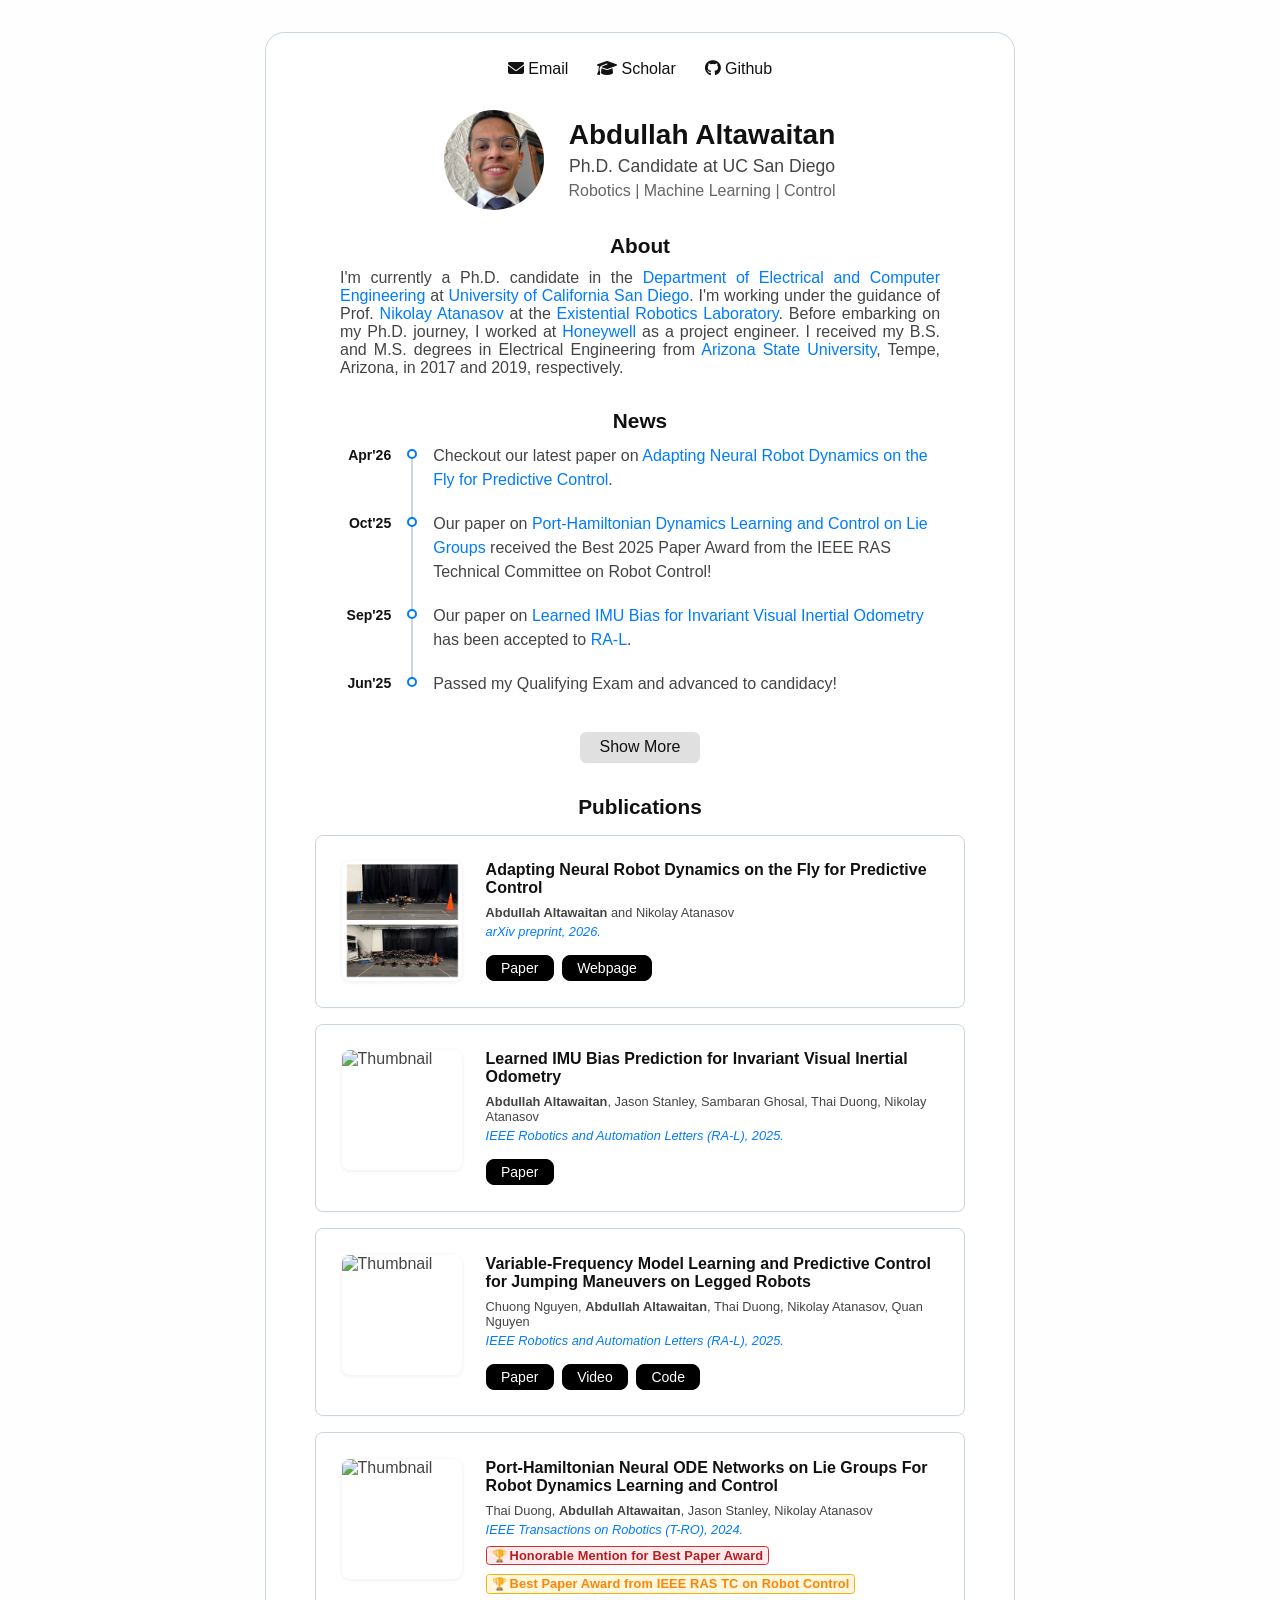
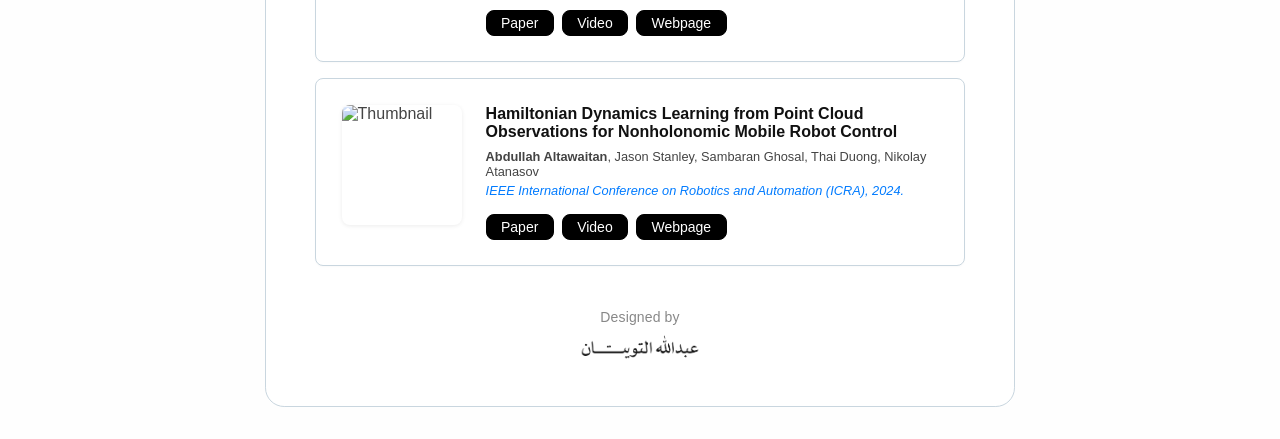
==== commit 290e6b48: "fixing a typo" ====
--- a/docs/index.html
+++ b/docs/index.html
@@ -50,7 +50,7 @@
                     <div class="timeline__item">
                         <span class="timeline__date">Oct'25</span>
                         <div class="timeline__marker"><div class="timeline__dot"></div><div class="timeline__line"></div></div>
-                        <div class="timeline__content">Our paper on <a href="https://thaipduong.github.io/LieGroupHamDL/" target="_blank">Port-Hamiltonian Dynamics Learning and Control on Lie Groups</a> received the Best 2024 Paper Award from the IEEE RAS Technical Committee on Robot Control!</div>
+                        <div class="timeline__content">Our paper on <a href="https://thaipduong.github.io/LieGroupHamDL/" target="_blank">Port-Hamiltonian Dynamics Learning and Control on Lie Groups</a> received the Best 2025 Paper Award from the IEEE RAS Technical Committee on Robot Control!</div>
                     </div>
                     <div class="timeline__item">
                         <span class="timeline__date">Sep'25</span>
